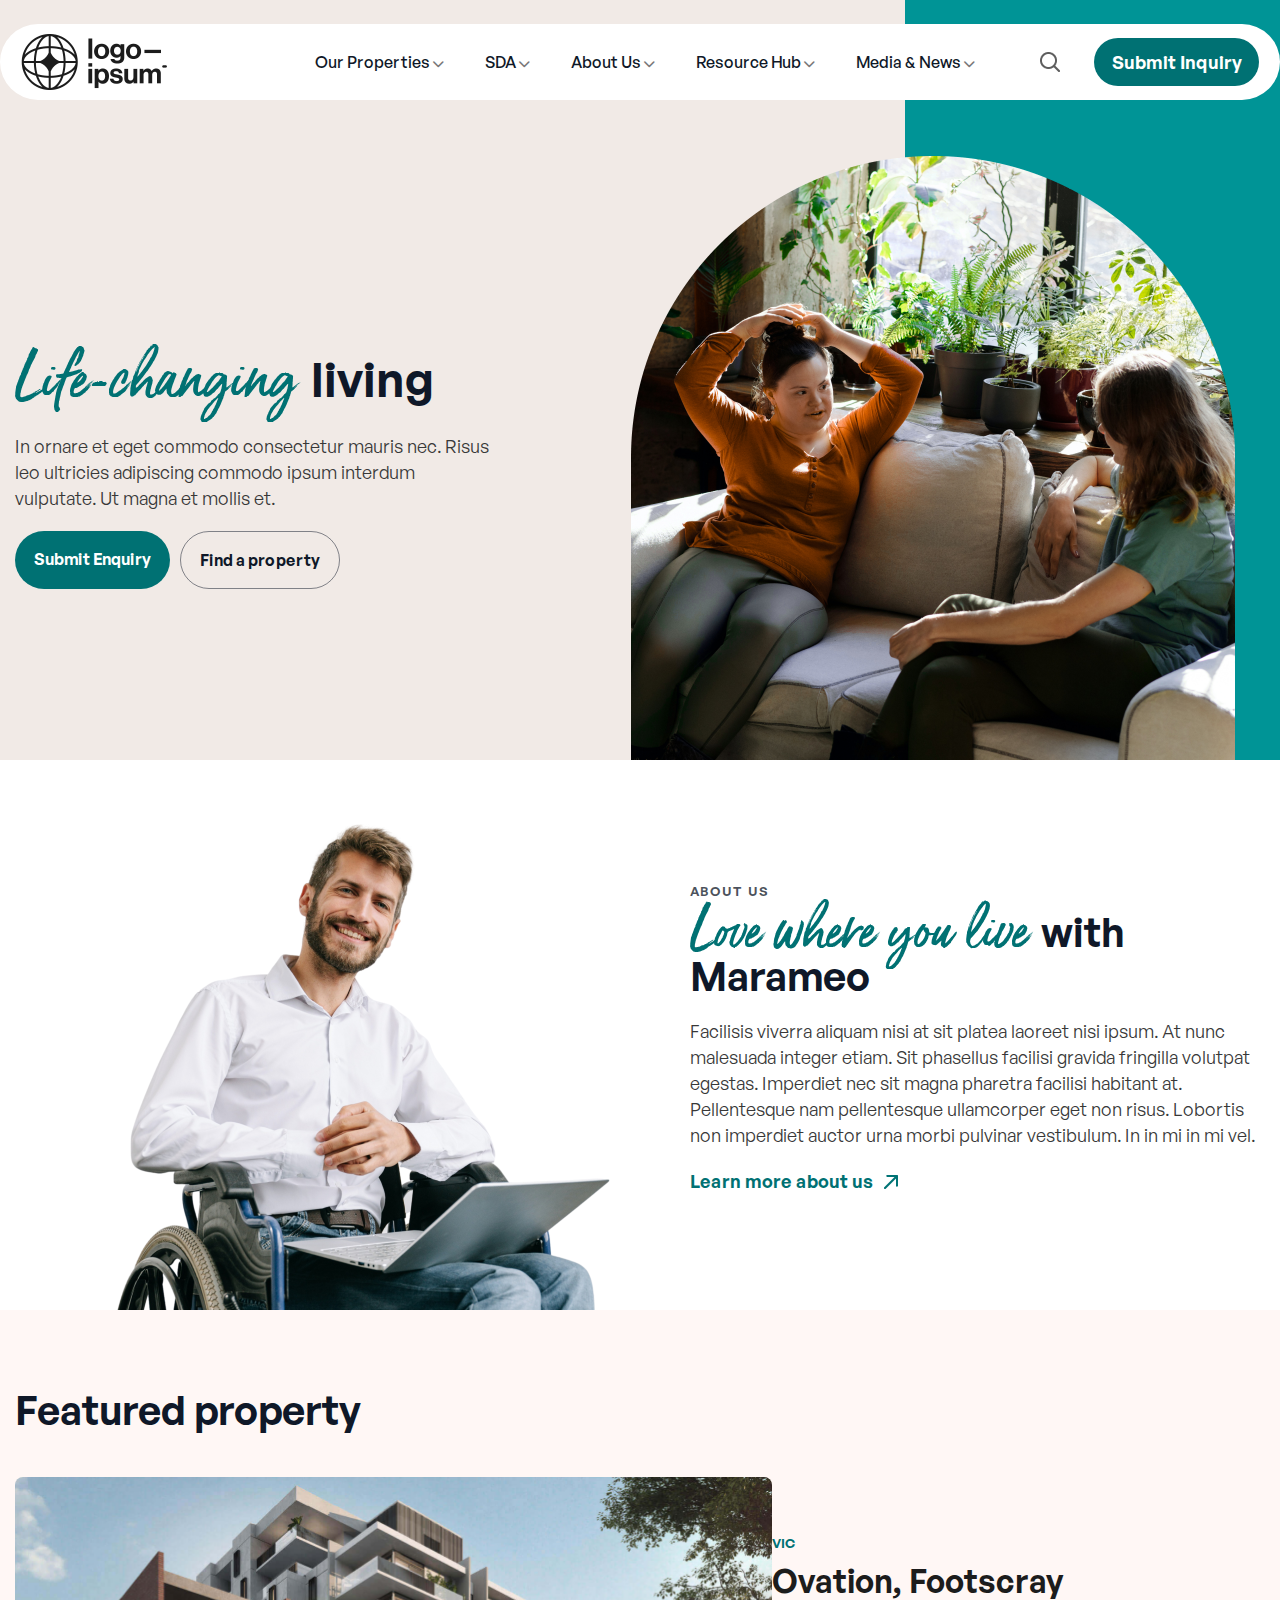
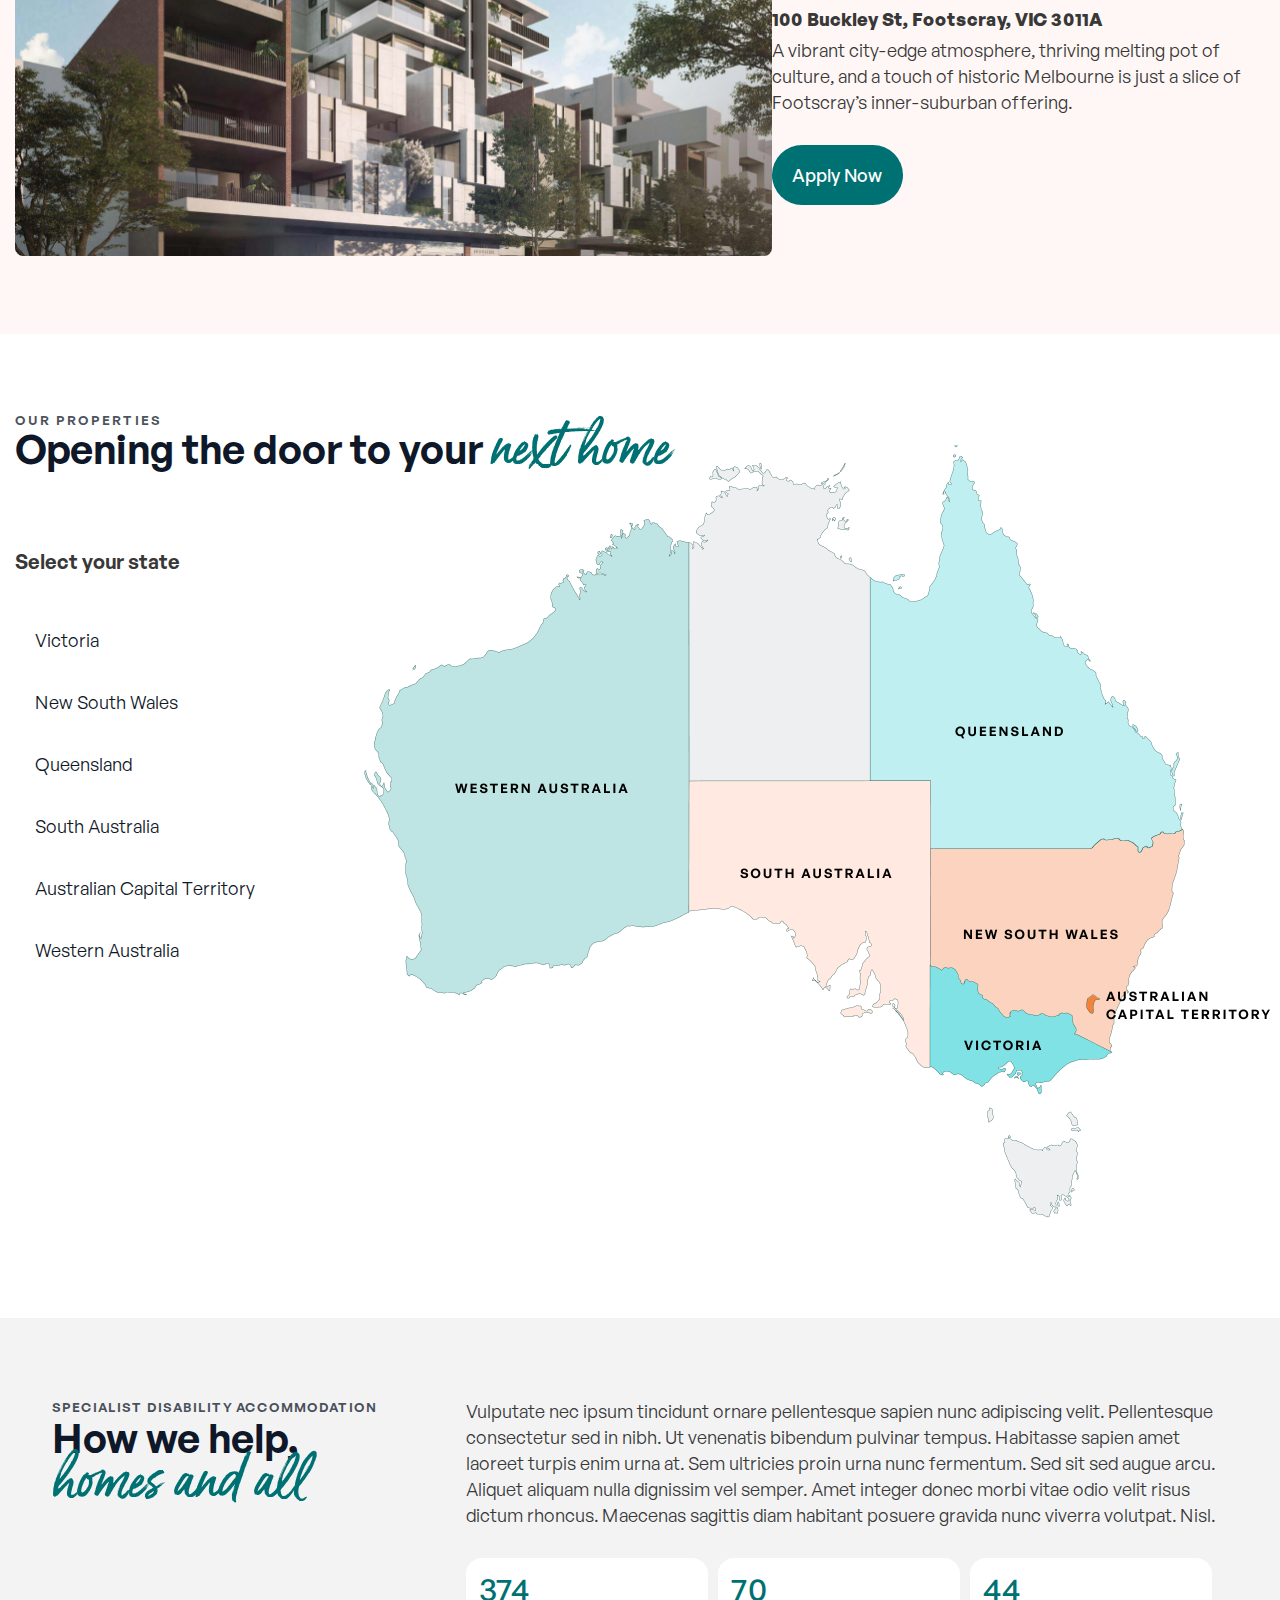
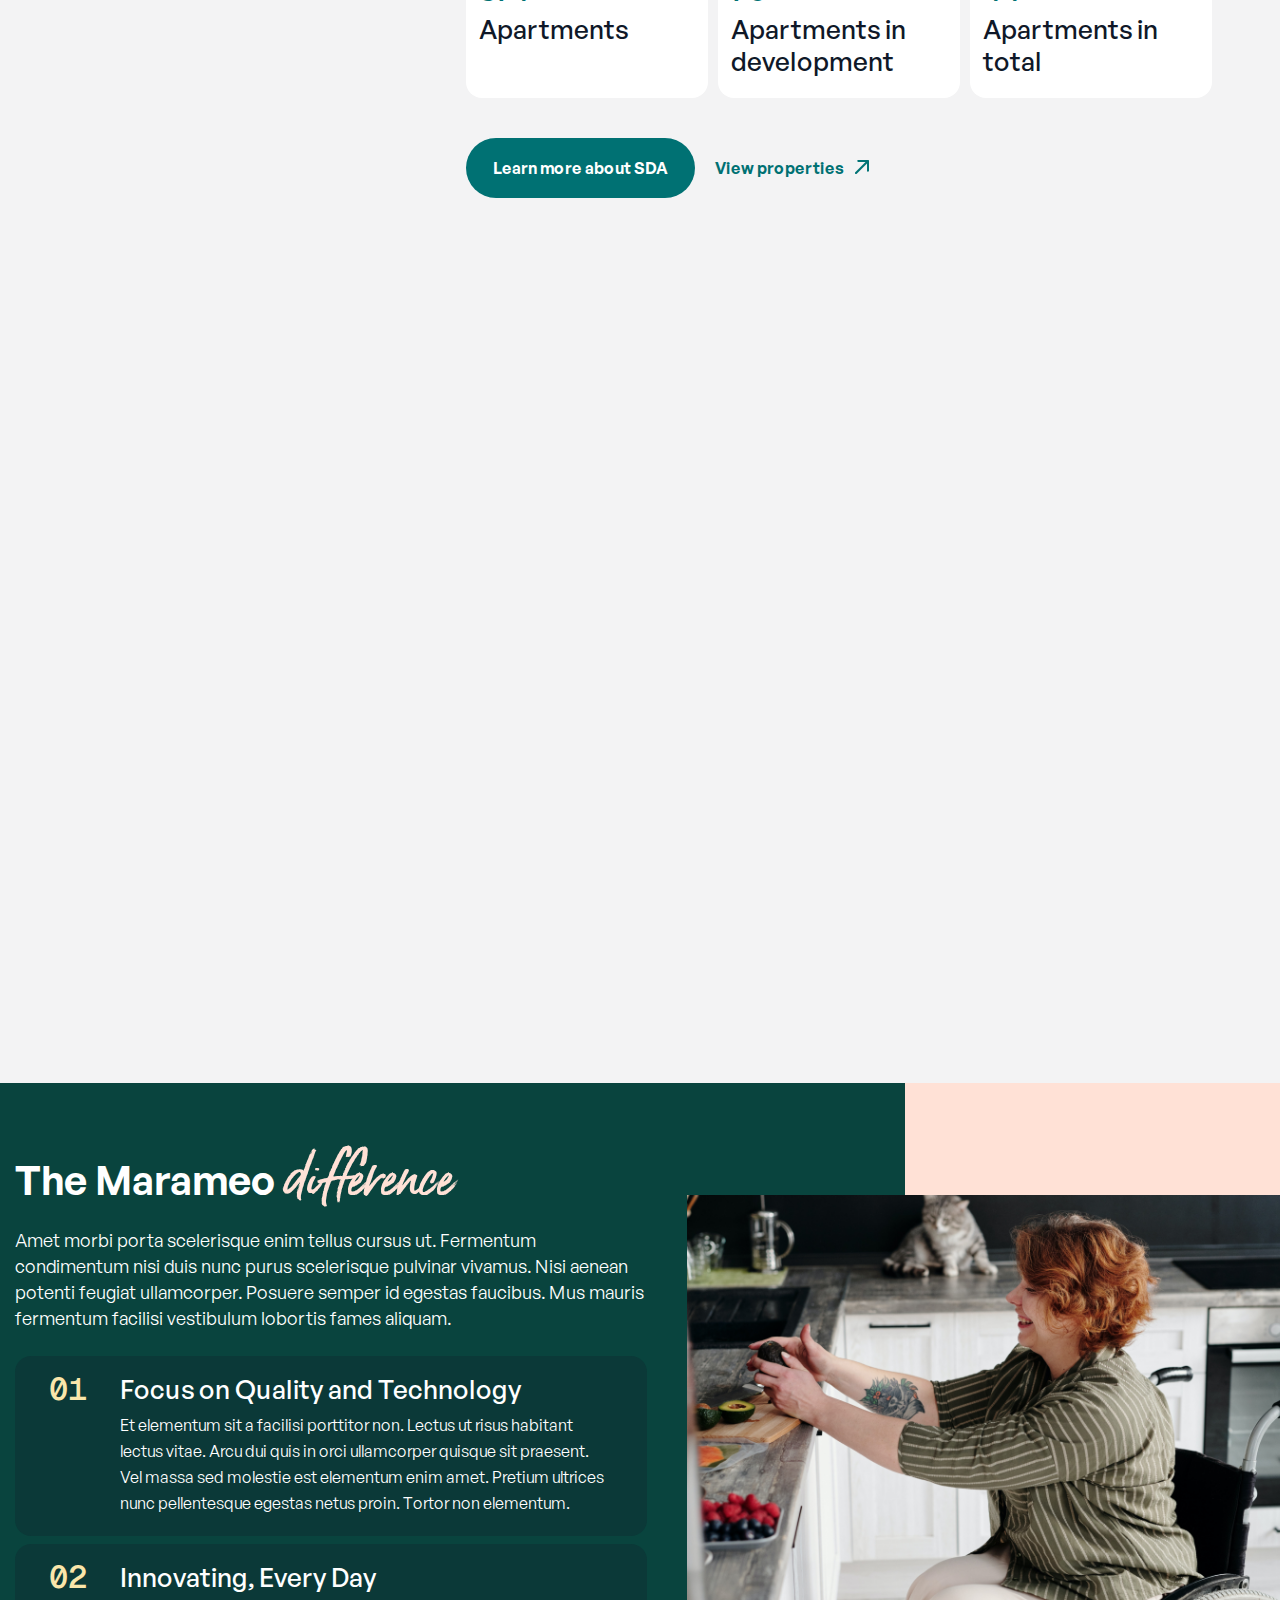
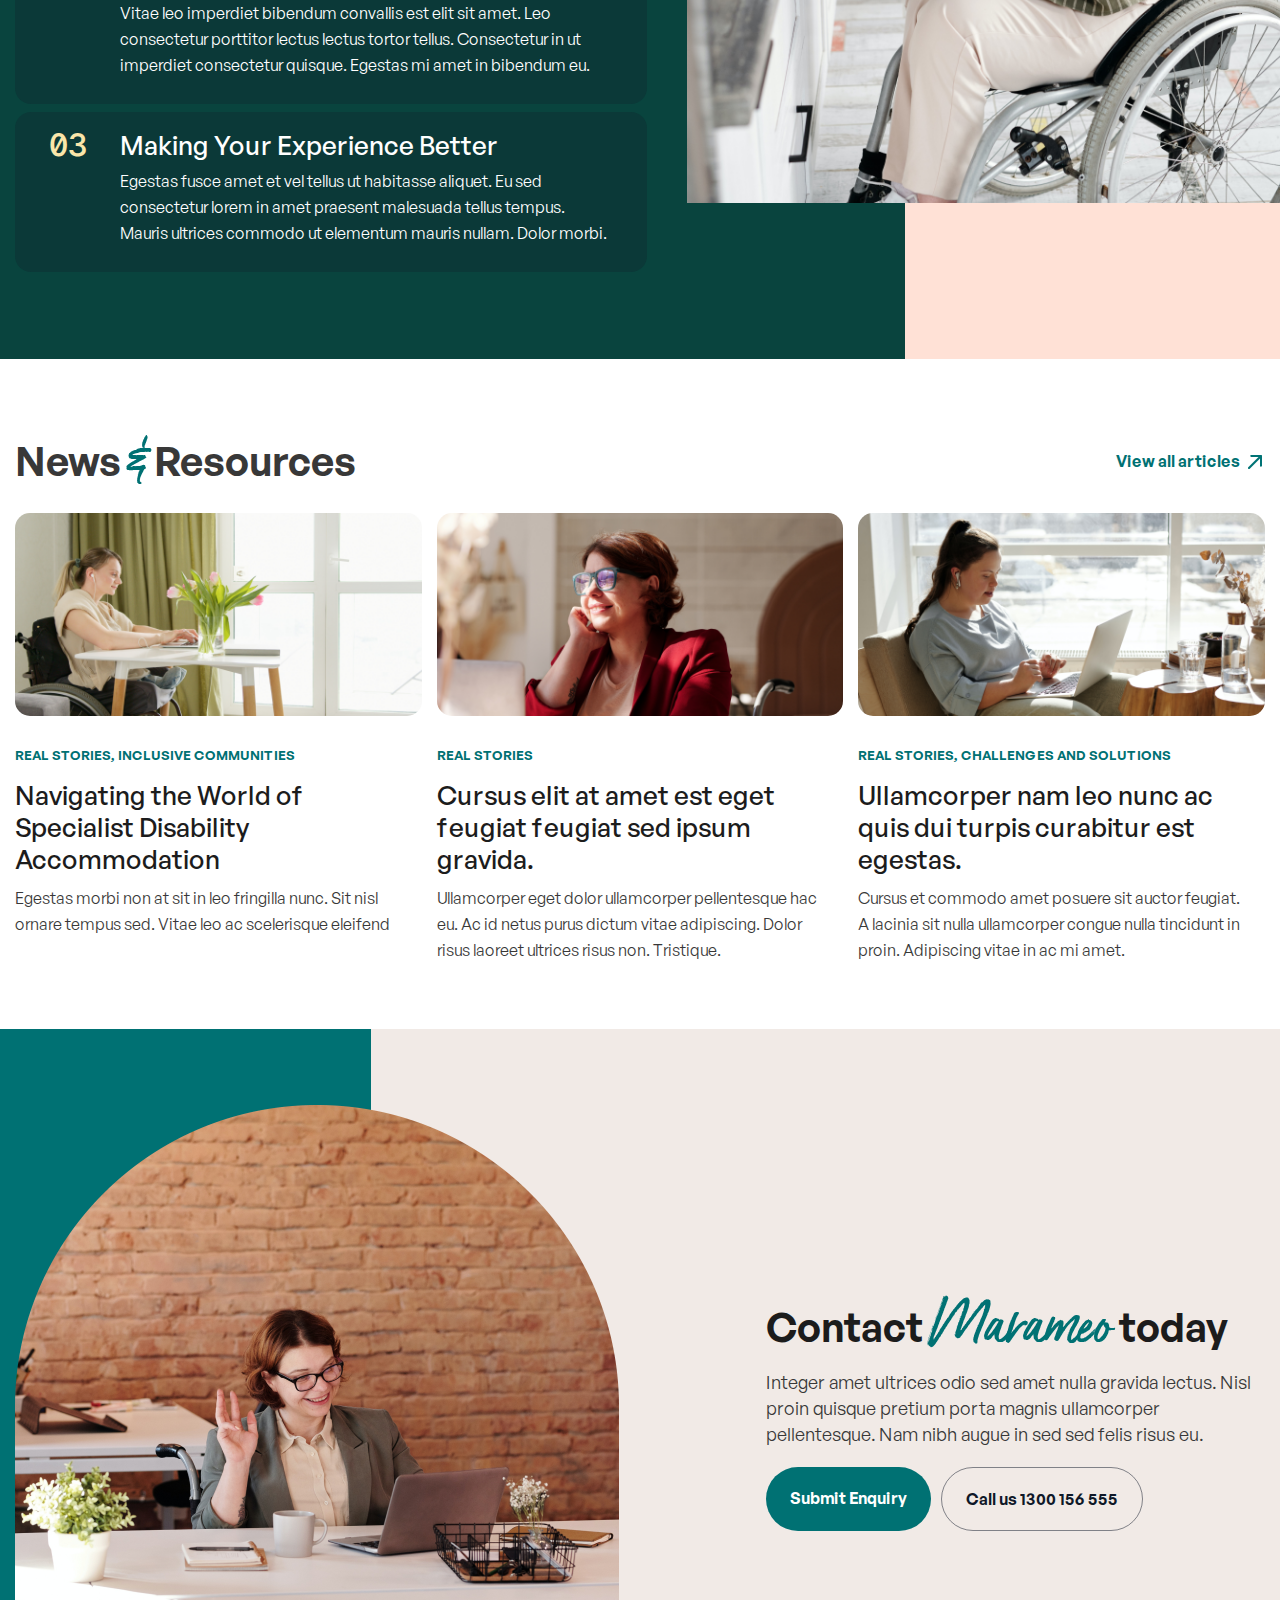
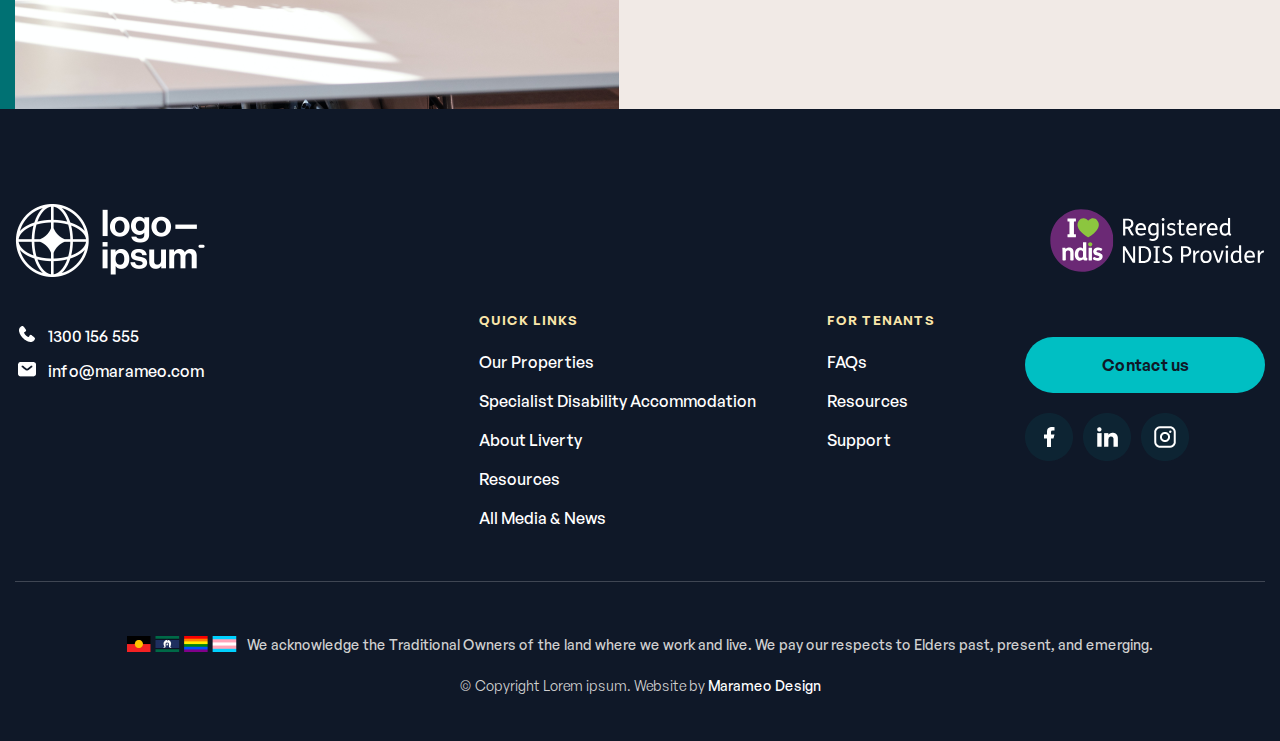
==== index.html @ 09202f77 "Finished html" ====
<!DOCTYPE html>
<html lang="en">
<head>
    <meta charset="UTF-8">
    <meta name="viewport" content="width=device-width, initial-scale=1.0">
    <title>Marameo</title>

    <link rel="stylesheet" href="https://cdnjs.cloudflare.com/ajax/libs/font-awesome/6.0.0-beta3/css/all.min.css">
    <link rel="icon" href="/images/fav-icon.png" type="image/x-icon">
    <link rel="stylesheet" href="styles/style.css">
</head>
<body>

    <!-- Header -->
     <header>
        <div class="wrapper">
            <div class="header_flex">
                <div class="main_logo">
                    <a href="#">
                        <figure>
                            <img src="images/logo.png" alt="main logo">
                        </figure>
                    </a>
                </div>

                <div class="nav_search">
                    <nav>
                        <ul>
                            <li class="dropdown">
                                <a href="#">Our Properties <i class="fa-sharp-duotone fa-solid fa-chevron-down"></i></a>
                                <div class="dropdown-menu">
                                    <div class="drop_flex">
                                        <h2>Our Properties</h2>
                                        <a class="dropdown-link" href="javsacript:;">Learn more</a>
                                    </div>
                                    <div class="flex_con2">
                                        <div class="states">
                                            <a href="javascript:;">
                                                <figure><img src="images/vic.png" alt="vic"></figure>
                                                <h2>VIC</h2>
                                            </a>
                                        </div>

                                        <div class="states">
                                            <a href="javascript:;">
                                            <figure><img src="images/nsw.png" alt="vic"></figure>
                                            <h2>NSW</h2>
                                            </a>
                                        </div>

                                        <div class="states">
                                            <a href="javascript:;">
                                            <figure><img src="images/qld.png" alt="vic"></figure>
                                            <h2>QLD</h2>
                                            </a>
                                        </div>

                                        <div class="states">
                                            <a href="javascript:;">
                                            <figure><img src="images/sa.png" alt="vic"></figure>
                                            <h2>SA</h2>
                                            </a>
                                        </div>

                                        <div class="states">
                                            <a href="javascript:;">
                                            <figure><img src="images/act.png" alt="vic"></figure>
                                            <h2>ACT</h2>
                                            </a>
                                        </div>

                                        <div class="states">
                                           <a href="javascript:;">
                                            <figure><img src="images/wa.png" alt="wa"></figure>
                                            <h2>WA</h2>
                                           </a>
                                        </div>
                                    </div>
                                </div>
                            </li>
                            <li class="dropdown">
                                <a href="#">SDA <i class="fa-sharp-duotone fa-solid fa-chevron-down"></i></a>
                                <div class="dropdown-menu">
                                    <div class="drop_flex">
                                        <div class="inner">
                                            <h2>SDA</h2>
                                            <ul>
                                                <li><a href="javascript:;">About SDA</a></li>
                                                <li><a href="javascript:;">How to Apply</a></li>
                                                <li><a href="javascript:;">Eligibility Check</a></li>
                                                <li><a href="javascript:;">FAQs for Investors, Builders & Developers</a></li>
                                            </ul>
                                        </div>

                                        <div class="dropdown-image-con">
                                            <figure><img src="images/dropdown-img1.jpg" alt="house"></figure>
                                            <h3>How to Apply</h3>
                                            <p>Vehicula mattis fermentum in ullamcorper eleifend. Interdum.</p>
                                        </div>
                                    </div>
                                </div>
                            </li>
                            <li class="dropdown">
                                <a href="#">About Us <i class="fa-sharp-duotone fa-solid fa-chevron-down"></i></a>
                                <div class="dropdown-menu">
                                    <div class="drop_flex">
                                        <div class="inner">
                                            <h2>AboutMARAMEO</h2>
                                            <ul>
                                                <li><a href="javascript:;">About Us</a></li>
                                                <li><a href="javascript:;">Governance</a></li>
                                                <li><a href="javascript:;">The Team</a></li>
                                                <li><a href="javascript:;">The Board</a></li>
                                                <li><a href="javascript:;">Why Us</a></li>
                                            </ul>
                                        </div>

                                        <div class="dropdown-image-con">
                                            <figure><img src="images/dropdown-img2.jpg" alt="hands"></figure>
                                            <h3>Why Us?</h3>
                                            <p>Vehicula mattis fermentum in ullamcorper eleifend. Interdum.</p>
                                        </div>
                                    </div>
                                </div>
                            </li>
                            <li class="dropdown">
                                <a href="#">Resource Hub <i class="fa-sharp-duotone fa-solid fa-chevron-down"></i></a>
                                <div class="dropdown-menu">
                                    <div class="drop_flex">
                                        <div class="inner">
                                            <h2>Resource Hub</h2>
                                            <ul>
                                                <li><a href="javascript:;">Resources</a></li>
                                                <li><a href="javascript:;">Events</a></li>
                                            </ul>
                                        </div>

                                        <div class="dropdown-image-con">
                                            <figure><img src="images/dropdown-img3.png" alt="woman and caregiver"></figure>
                                            <h3>Events</h3>
                                            <p>Nulla lectus fringilla felis varius consequat rhoncus enim.</p>
                                        </div>
                                    </div>
                                </div>
                            </li>
                            <li class="dropdown">
                                <a href="#">Media & News <i class="fa-sharp-duotone fa-solid fa-chevron-down"></i></a>

                                <div class="dropdown-menu">
                                    <div class="drop_flex">
                                        <div class="inner">
                                            <h2>Media and news</h2>
                                            <ul>
                                                <li><a href="javascript:;">All</a></li>
                                                <li><a href="javascript:;">Tenant Stories</a></li>
                                                <li><a href="javascript:;">Blog</a></li>
                                                <li><a href="javascript:;">News</a></li>
                                            </ul>
                                        </div>

                                        <div class="dropdown-image-con">
                                            <figure><img src="images/dropdown-img4.png" alt="man talking to woman in wheelchair"></figure>
                                            <h3>Events</h3>
                                            <p>Nulla lectus fringilla felis varius consequat rhoncus enim.</p>
                                        </div>
                                    </div>
                                </div>
                            </li>
                        </ul>
                    </nav>
    
                    <div class="searchBox">
                       <button id="openModalBtn"></button>

                       <div id="myModal" class="modal">

                            <!-- Modal content -->
                            <div class="modal-content">
                                <span class="close">&times;</span>
                                <h2>How can we help you today?</h2>
                                <form action="#" method="get">
                                    <div>
                                        <input type="text" placeholder="Enter a keyword to start searching">
                                        <button class="modal_search_button"></button>
                                    </div>
                                </form>
                            </div>
                    
                        </div>

                        <div class="inquiryBtn">
                            <a href="#">Submit Inquiry</a>
                        </div>
                    </div>
                </div>
                
            </div>
        </div>
     </header>
    <!-- End Header -->

    <!-- Banner Section -->
    <section id="banner">
        <div class="wrapper">
            <div class="bnr_con">
                <div class="banner_flex">
                    <div class="bnr_content">
                        <h2>Life-changing <span>living</span></h2>
                        <p>In ornare et eget commodo consectetur mauris nec. Risus leo ultricies adipiscing commodo ipsum interdum vulputate. Ut magna et mollis et.</p>
    
                        <div class="bnr_content_btn">
                            <a class="bnr_btn1" href="#">Submit Enquiry</a>
                            <a class="bnr_btn2" href="#">Find a property</a>
                        </div>
                    </div>
    
                    <figure>
                        <img src="/images/banner.png" alt="young woman talking to adult woman in couch">
                    </figure>
                </div>
            </div>
        </div>
    </section>
    <!-- End Banner Section -->

    <!-- Main -->
     <section id="main_area">
        <div class="wrapper">
            <div class="main_con">
                <div class="main_flex">
                    <figure>
                        <img src="/images/main.png" alt="smiling man in wheelchair">
                    </figure>

                    <main>
                        <h1><span>About Us</span> Love where you live <small>with Marameo</small></h1>
                        <p>Facilisis viverra aliquam nisi at sit platea laoreet nisi ipsum. At nunc malesuada integer etiam. Sit phasellus facilisi gravida fringilla volutpat egestas. Imperdiet nec sit magna pharetra facilisi habitant at. Pellentesque nam pellentesque ullamcorper eget non risus. Lobortis non imperdiet auctor urna morbi pulvinar vestibulum. In in mi in mi vel.</p>
                        <a href="">Learn more about us</a>
                    </main>
                </div>
            </div>
        </div>
     </section>
    <!-- End Main -->

    <!-- Bottom -->

    <section id="bottom1">
        <div class="wrapper">
            <div class="btm1_con">
                <h2 class="btm1_heading">Featured property</h2>

                <div class="btm1_flex">
                    <figure><img src="images/btm1.png" alt="real estate"></figure>

                    <div class="btm1_content">
                        <h2>Vic</h2>
                        <h3>Ovation, Footscray</h3>
                        <p><span>100 Buckley St, Footscray, VIC 3011A</span> A vibrant city-edge atmosphere, thriving melting pot of culture, and a touch of historic Melbourne is just a slice of Footscray’s inner-suburban offering.</p>
                        <a href="">Apply Now</a>
                    </div>
                </div>
            </div>
        </div>
    </section>

    <section id="bottom2">
        <div class="wrapper">
            <div class="btm2_con">
                <div class="btm2_flex">
                    <div class="btm2_content">
                        <h2>Our Properties</h2>
                        <h3>Opening the door to your <span>next home</span></h3>

                        <h4>Select your state</h4>
                        <ul class="maps_btn">
                            <li><a href="javascript:;">Victoria</a></li>
                            <li><a href="javascript:;">New South Wales</a></li>
                            <li><a href="javascript:;">Queensland</a></li>
                            <li><a href="javascript:;">South Australia</a></li>
                            <li><a href="javascript:;">Australian Capital Territory</a></li>
                            <li><a href="javascript:;">Western Australia</a></li>
                        </ul>
                    </div>
    
                    <figure><img src="images/btm2-map.png" alt="maps"></figure>
                </div>
            </div>
        </div>
    </section>

    <section id="bottom3">
        <div class="wrapper">
            <div class="btm3_con">
                
                <div class="btm3_flex">
                    <div class="btm3_heading">
                        <h2>Specialist disability accommodation</h2>
                        <h3>How we help, <span>homes and all</span></h3>
                    </div>

                    <div class="btm3_content">
                        <p>Vulputate nec ipsum tincidunt ornare pellentesque sapien nunc adipiscing velit. Pellentesque consectetur sed in nibh. Ut venenatis bibendum pulvinar tempus. Habitasse sapien amet laoreet turpis enim urna at. Sem ultricies proin urna nunc fermentum. Sed sit sed augue arcu. Aliquet aliquam nulla dignissim vel semper. Amet integer donec morbi vitae odio velit risus dictum rhoncus. Maecenas sagittis diam habitant posuere gravida nunc viverra volutpat. Nisl.</p>

                        <div class="btm3_boxes">
                            <div class="box">
                                <h2>374 <span>Apartments</span></h2>
                            </div>
                            <div class="box">
                                <h2>70 <span>Apartments in development</span></h2>
                            </div>
                            <div class="box">
                                <h2>44 <span>Apartments in total</span></h2>
                            </div>
                        </div>

                        <div class="btm3_btns">
                            <a href="javascript:;" class="btm3_btn1">Learn more about SDA</a>
                            <a href="javascript:;" class="btm3_btn2">View properties</a>
                        </div>
                    </div>
                </div>

                <div class="btm3_video">
                    <video autoplay="" loop="" muted="" playsinline=""> <source src="images/4107353-uhd_3840_2160_25fps.mp4" type="video/mp4"> <source src="movie.ogg" type="video/ogg"> Your browser does not support the video tag. </video>
                </div>

            </div>
        </div>
    </section>

    <section id="bottom4">
        <div class="wrapper">
            <div class="btm4_con">

                <div class="btm4_flex">
                    <div class="btm4_content">
                        <div class="btm4_info">
                            <h2>The Marameo <span>difference</span></h2>
                            <p>Amet morbi porta scelerisque enim tellus cursus ut. Fermentum condimentum nisi duis nunc purus scelerisque pulvinar vivamus. Nisi aenean potenti feugiat ullamcorper. Posuere semper id egestas faucibus. Mus mauris fermentum facilisi vestibulum lobortis fames aliquam.</p>
                        </div>
                        <div class="btm4_boxes">
                            <section>
                                <h2>Focus on Quality and Technology</h2>
                                <p>Et elementum sit a facilisi porttitor non. Lectus ut risus habitant lectus vitae. Arcu dui quis in orci ullamcorper quisque sit praesent. Vel massa sed molestie est elementum enim amet. Pretium ultrices nunc pellentesque egestas netus proin. Tortor non elementum.</p>
                            </section>

                            <section>
                                <h2>Innovating, Every Day</h2>
                                <p>Vitae leo imperdiet bibendum convallis est elit sit amet. Leo consectetur porttitor lectus lectus tortor tellus. Consectetur in ut imperdiet consectetur quisque. Egestas mi amet in bibendum eu.</p>
                            </section>

                            <section>
                                <h2>Making Your Experience Better</h2>
                                <p>Egestas fusce amet et vel tellus ut habitasse aliquet. Eu sed consectetur lorem in amet praesent malesuada tellus tempus. Mauris ultrices commodo ut elementum mauris nullam. Dolor morbi.</p>
                            </section>
                        </div>
                    </div>

                    <figure class="btm4_image"><img src="images/btm4-img.png" alt="woman in wheelchair slicing avocado"></figure>
                </div>
                
            </div>
        </div>
    </section>

    <section id="bottom5">
        <div class="wrapper">
            <div class="btm5_con">

                <div class="btm5_heading">
                    <h2>News <span>&</span> Resources</h2>
                    <a href="javascript:;">View all articles</a>
                </div>

                <div class="btm5_boxes">
                    <section>
                        <figure><img src="images/btm5-img1.png" alt="woman typing in laptop"></figure>
                        <h2>Real Stories, Inclusive Communities</h2>
                        <h3>Navigating the World of Specialist Disability Accommodation</h3>
                        <p>Egestas morbi non at sit in leo fringilla nunc. Sit nisl ornare tempus sed. Vitae leo ac scelerisque eleifend</p>
                    </section>

                    <section>
                        <figure><img src="images/btm5-img2.png" alt="smiling woman"></figure>
                        <h2>Real Stories</h2>
                        <h3>Cursus elit at amet est eget feugiat feugiat sed ipsum gravida.</h3>
                        <p>Ullamcorper eget dolor ullamcorper pellentesque hac eu. Ac id netus purus dictum vitae adipiscing. Dolor risus laoreet ultrices risus non. Tristique.</p>
                    </section>

                    <section>
                        <figure><img src="images/btm5-img3.png" alt="woman using her laptop"></figure>
                        <h2>Real Stories, Challenges and Solutions</h2>
                        <h3>Ullamcorper nam leo nunc ac quis dui turpis curabitur est egestas.</h3>
                        <p>Cursus et commodo amet posuere sit auctor feugiat. A lacinia sit nulla ullamcorper congue nulla tincidunt in proin. Adipiscing vitae in ac mi amet.</p>
                    </section>
                </div>

            </div>
        </div>
    </section>

    <section id="bottom6">
        <div class="wrapper">
            <div class="btm6_con">
                <div class="btm6_flex">
                    <figure><img src="images/btm6-img.png" alt="woman having a video call"></figure>

                    <div class="btm6_info">
                        <h2>Contact <span>Marameo</span> today</h2>
                        <p>Integer amet ultrices odio sed amet nulla gravida lectus. Nisl proin quisque pretium porta magnis ullamcorper pellentesque. Nam nibh augue in sed sed felis risus eu.</p>
                        <div class="btm6_btns">
                            <a href="javascript:;" class="btm6_btn1">Submit Enquiry</a>
                            <a href="tel:130-015-655" class="btm6_btn2">Call us <mark>1300 156 555</mark></a>
                        </div>
                    </div>
                </div>
            </div>
        </div>
    </section>
    <!-- End of Bottom -->

    <!-- Footer -->
     <footer>
        <section>
            <div class="wrapper">
                <div class="footer_con">

                    <div class="footer_logo_flex">
                        <div class="footer_logo">
                            <a href=""><figure><img src="images/footer-logo.png" alt="main logo"></figure></a>
                        </div>
                        <div class="ndis">
                            <figure><img src="images/ndis.svg" alt=""></figure>
                        </div>
                    </div>

                    <div class="footer_col2">
                        <div class="contact_holder">
                            <ul>
                                <li><a href="">1300 156 555</a></li>
                                <li><a href="mailto:info@marameo.com">info@marameo.com</a></li>
                            </ul>
                        </div>

                        <div class="footer_links">
                            <div class="footer_links_flex">
                                <div class="quick_links">
                                    <h2 class="footer_heading">Quick Links</h2>
                                    <ul>
                                        <li><a href="">Our Properties</a></li>
                                        <li><a href="javascript:;">Specialist Disability Accommodation</a></li>
                                        <li><a href="">About Liverty</a></li>
                                        <li><a href="">Resources</a></li>
                                        <li><a href="">All Media & News</a></li>
                                    </ul>
                                </div>
    
                                <div class="for_tenants">
                                    <h2 class="footer_heading">For Tenants</h2>
                                    <ul>
                                        <li><a href="">FAQs</a></li>
                                        <li><a href="">Resources</a></li>
                                        <li><a href="">Support</a></li>
                                    </ul>
                                </div>
                            </div>

                            <div class="social_links">
                                <a class="footer_contact" href="javascript:;">Contact us</a>

                                <div class="social_media">
                                    <ul>
                                        <li><a href="https://www.facebook.com" target="_blank"><figure><img src="images/fb-icon.png" alt="facebook"/></figure></a></li>
                                        <li><a href="https://www.linkedin.com" target="_blank"><figure><img src="images/linkedin-icon.png" alt="linkedin"/></figure></a></li>
                                        <li><a href="https://www.instagram.com" target="_blank"><figure><img src="images/instagram-icon.png" alt="instagram"/></figure></a></li>
                                    </ul>
                                </div>
                            </div>
                        </div>
                    </div>

                    <div class="footer_btm">
                        <div class="footer_btm_flex">
                            <div class="flags">
                                <figure>
                                    <img src="/images/flag1.png" alt="flag 1">
                                    <img src="/images/flag2.png" alt="flag 2">
                                    <img src="/images/flag3.png" alt="flag 3">
                                    <img src="/images/flag4.png" alt="flag 4">
                                </figure>
                            </div>
                            <div class="footer_info">
                                <p>We acknowledge the Traditional Owners of the land where we work and live. We pay our respects to Elders past, present, and emerging.</p>
                            </div>
                        </div>

                        <div class="copyright">
                            <p>&copy; Copyright Lorem ipsum. Website by <small>Marameo Design</small></p>
                        </div>
                    </div>

                </div>
            </div>
        </section>
     </footer>
    <!-- End Footer -->


    <script src="js/script.js"></script>

</body>
</html>
---- styles/style.css ----
/* Fonts Used */
@font-face {
    font-family: 'General Sans';
    src: url('/fonts/GeneralSans-Light.woff2') format('woff2'),
        url('/fonts/GeneralSans-Light.woff') format('woff');
    font-weight: 300;
    font-style: normal;
    font-display: swap;
}

@font-face {
    font-family: 'General Sans';
    src: url('/fonts/GeneralSans-Regular.woff2') format('woff2'),
        url('/fonts/GeneralSans-Regular.woff') format('woff');
    font-weight: 300;
    font-style: normal;
    font-display: swap;
}

@font-face {
    font-family: 'General Sans';
    src: url('/fonts/GeneralSans-Medium.woff2') format('woff2'),
        url('/fonts/GeneralSans-Medium.woff') format('woff');
    font-weight: 500;
    font-style: normal;
    font-display: swap;
}

@font-face {
    font-family: 'General Sans';
    src: url('/fonts/GeneralSans-Semibold.woff2') format('woff2'),
        url('/fonts/GeneralSans-Semibold.woff') format('woff');
    font-weight: 600;
    font-style: normal;
    font-display: swap;
}

@font-face {
    font-family: 'General Sans';
    src: url('/fonts/GeneralSans-Bold.woff2') format('woff2'),
        url('/fonts/GeneralSans-Bold.woff') format('woff');
    font-weight: bold;
    font-style: normal;
    font-display: swap;
}

@font-face {
    font-family: 'Gotcha';
    src: url('/fonts/GotchaRegular.woff2') format('woff2'),
        url('/fonts/GotchaRegular.woff') format('woff');
    font-weight: normal;
    font-style: normal;
    font-display: swap;
}

@font-face {
    font-family: 'General Sans';
    src: url('/fonts/GeneralSans-Extralight.woff2') format('woff2'),
        url('/fonts/GeneralSans-Extralight.woff') format('woff');
    font-weight: 200;
    font-style: normal;
    font-display: swap;
}

@font-face {
    font-family: 'Geist Mono';
    src: url('/fonts/GeistMono-SemiBold.woff2') format('woff2'),
        url('/fonts/GeistMono-SemiBold.woff') format('woff');
    font-weight: 600;
    font-style: normal;
    font-display: swap;
}

@font-face {
    font-family: 'GT America Lt';
    src: url('/fonts/GTAmerica-Lt.woff2') format('woff2'),
        url('/fonts/GTAmerica-Lt.woff') format('woff');
    font-weight: 300;
    font-style: normal;
    font-display: swap;
}

@import url('https://fonts.googleapis.com/css2?family=Inter:ital,opsz,wght@0,14..32,100..900;1,14..32,100..900&display=swap');

:root{
    --primaryColor: #007173;
    --secondaryColor: #F1EAE6;
    --tertiaryColor: #0F1828;
    --fourthColor: #FFE1D6;
    --fifthColor: #09443E;


    --white: #fff;
    --textColor: #383838;
    --bodyFont: 'General Sans', sans-serif;
    --primaryFont: 'Gotcha';
    --secondaryFont: 'Geist Mono';
    --tertiaryFont: 'GT America Lt';

    --bodyLineHeight: 26px;
}


*, *:before, *:after { box-sizing: border-box; -moz-box-sizing: border-box; image-rendering: -webkit-optimize-contrast;}

html, body, div, span, applet, object, iframe, h1, h2, h3, h4, h5, h6, p, blockquote, pre, a, abbr, acronym, address, big, cite, code, del, dfn, em, img, ins, kbd, q, s, samp, small, strike, strong, sub, sup, tt, var, b, u, i, center, dl, dt, dd, ol, ul, li, fieldset, form, label, legend, table, caption, tbody, tfoot, thead, tr, th, td, article, aside, canvas, details, embed,  figure, figcaption, footer, header, hgroup,  menu, nav, output, ruby, section, summary, time, mark, audio, video {margin: 0;padding: 0;border: 0;font-size: 100%;font: inherit;vertical-align: baseline; -webkit-text-size-adjust: 100%;}

/* HTML5 display-role reset for older browsers */
article, aside, details, figcaption, figure,
footer, header, hgroup, menu, nav, section {display: block;}
body {line-height: 1;}
ul {list-style: none;}
blockquote, q {quotes: none;}
blockquote:before, blockquote:after,
q:before, q:after {content: '';content: none;}
table {border-collapse: collapse;border-spacing: 0;}
button, html input[type=button], input[type=reset], input[type=submit] { -webkit-appearance: button; cursor: pointer; }
input:not([type='radio']):not([type='checkbox']), textarea, select{-webkit-appearance: none;}
form, label {-webkit-text-size-adjust: 100%;}
mark {background-color: transparent;color:inherit;}
/* end reset */

a{transition: all .3s linear;}

body{
    font-family: var(--bodyFont);
    line-height: var(--bodyLineHeight);
    font-size: 18px;
    color: var(--textColor);
}

.wrapper{
    max-width: 1320px;
    width: 100%;
    margin: 0 auto;
    position: relative;
}

/* Modal */

/* The Modal (background) */
.modal {
    display: none;
    position: fixed; 
    z-index: 1;
    left: 0;
    top: 0;
    width: 100%; 
    height: 100%;
    background-color: rgba(0, 0, 0, 0.4);
}

/* Modal Content */
.modal-content {
    background-color: #fff;
    padding: 20px;
    border: 1px solid #888;
    width: 100%;
    height: 100vh;
    position: relative;
    display: flex;
    flex-direction: column;
    justify-content: center;
    align-items: center;
}

.modal-content h2{
    font-size: 2.5rem;
    color: #000;
    font-weight: 700;
    line-height: 45px;
}

.modal-content form{
    max-width: 806px;
    width: 100%;
    margin: 20px 0 0;
}

.modal-content form input{
    width: 100%;
    margin: 0 auto;
    min-height: 48px;
    border: 1px solid #C1BABA;
    background: #0F18280D;
    border-radius: 8px;
    font-family: var(--bodyFont);
    font-size: 18px;
    color: #888888;
    font-weight: 300;
    padding: 10px 40px 10px 15px;
}

.modal-content div{
    position: relative;
}

.modal_search_button{
    background: url(/images/MagnifyingGlass.png) no-repeat center;
    position: absolute;
    top: 50%;
    right: 10px;
    transform: translateY(-50%);
}

.close {
    color: #aaa;
    font-size: 3.5rem;
    position: absolute;
    top: 30px;
    right: 30px;
    font-weight: 300;
}

.close:hover,
.close:focus {
    color: black;
    text-decoration: none;
    cursor: pointer;
}


/* Header Styles*/

header{
    position: absolute;
    top: 24px;
    width: 100%;
    left: 0;
    right: 0;
    margin: 0 auto;
    z-index: 2;
}
.main_logo{width: 147px;height: 56px;}
.main_logo img{width: 100%;}
.header_con{
    min-height: 80px;
}

.header_flex{
    display: flex;
    justify-content: space-between;
    align-items: center;
    background: var(--white);
    border-radius: 40px;
    padding: 10px 21px;
    z-index: 2;
}

nav{}
nav > ul{display: flex;gap: 15px; position: relative;}
nav ul li{}
nav ul li > a{
    font-weight: 500; 
    font-size: 1rem; 
    color: var(--tertiaryColor); 
    text-decoration: none; 
    padding: 14px 13px;
    border-radius: 30px;
    display: block;
}
nav ul li a i{
    font-size: 12px; 
    color: #777;
}

nav ul li.active > a{
    background: var(--fourthColor);
    -webkit-text-stroke: .3px var(--tertiaryColor);
}

.dropdown-menu{
    display: none;
    position: absolute;
    top: 128%;
    left: 0;
    right: 0;
    margin: 0 auto;
    width: 100%;
    background: var(--white);
    padding: 20px 25px;
    border-radius: 10px;
    overflow: hidden;
}

.drop_flex{
    display: flex;
    justify-content: space-between;
    gap: 15px;
    margin-bottom: 15px;
}

.drop_flex h2{
    font-size: 13px;
    font-weight: 600;
    text-transform: uppercase;
    color: var(--tertiaryColor);
    letter-spacing: 1px;
}
.dropdown-link{
    display: block;
    position: relative;
    font-size: 16px;
    font-weight: 600;
    color: var(--primaryColor);
    text-decoration: none;
    padding-right: 25px;

    &:hover{
        color: var(--fifthColor);
        filter: brightness(0) saturate(100%) invert(17%) sepia(85%) saturate(535%) hue-rotate(126deg) brightness(93%) contrast(93%);
    }
}
.dropdown-link::before{
    content: url(/images/ArrowUpRight.png);
    position: absolute;
    top: 0;
    right: 0;
    filter: brightness(0) saturate(100%) invert(16%) sepia(60%) saturate(5411%) hue-rotate(172deg) brightness(98%) contrast(101%);
}

.flex_con2{
    display: flex;
    justify-content: space-between;
    gap: 10px;
}

.dropdown.active .dropdown-menu {
    display: block;
}

.states a{
    min-height: 88px;
    display: flex;
    flex-direction: column;
    justify-content: space-between;
    align-items: center;
}

.states a{
    text-decoration: none;
    color: #0F182880;
}

.inner{}
.inner ul{
    margin: 15px 0 0;
    display: flex;
    flex-direction: column;
    row-gap: 20px;
}
.inner ul li{}
.inner ul li a{
    padding: 0;
    font-size: 16px;
    color: #0F1828BF;
    font-weight: 500;

    &:hover{
        text-decoration: underline;
        text-underline-offset: 5px;
        -webkit-text-stroke: .2px var(--tertiaryColor);
    }
}

.dropdown-image-con{
    max-width: 260px; 
    width: 100%;
    position: relative;
    padding-left: 20px;
}
.dropdown-image-con::before{
    content: "";
    width: 1px;
    height: 100vh;
    position: absolute;
    top: 50%;
    left: 0;
    background: #0000001A;
    transform: translateY(-50%);
}
.dropdown-image-con figure{}
.dropdown-image-con figure img{width: 100%;}
.dropdown-image-con h3{
    font-size: 1.25rem;
    font-weight: 600;
    color: #1c1c1c;
    margin: 8px 0;
}
.dropdown-image-con p{
    font-size: 14px;
    color: #383838;
    font-weight: 300;
}

/* Nav */

.nav_search{
    display: flex; 
    align-items: center; 
    justify-content: space-between; 
    gap: 10px 50px;
}

.searchBox{
    width: 221px;
    display: flex;
    justify-content: space-between;
    align-items: center;
    gap: 5px;
}
.searchBox button{
    background: url(/images/MagnifyingGlass.png); 
    width: 24px; 
    aspect-ratio: 1/1; 
    border: none;

    &:hover{
        opacity: .5;
    }
}


.inquiryBtn{
}
.inquiryBtn a{
    display: block; 
    width: 165px; 
    color: var(--white);
    background: var(--primaryColor);
    text-align: center;
    text-decoration: none;
    padding: 11px 0;
    border-radius: 40px;
    font-weight: 600;
}
.inquiryBtn a:hover{
    background: var(--fourthColor); 
    color: var(--textColor); 
}
/* Header Styles */

/* Banner */

#banner{
    background: linear-gradient(90deg, #F1EAE6 70.7%, #009496 29.3%);
    padding: 0 15px;
}

.bnr_con{
    min-height: 760px;  
    padding: 156px 0 0;
}

.banner_flex{
    display: flex;
    justify-content: space-between;
    align-items: start;
}

.bnr_content{
    max-width: 477px;
    width: 100%;
    margin: 190px 0 0;
}

.bnr_content h2{
    font-size: 4.125rem;
    line-height: 100%;
    font-family: var(--primaryFont);
    font-weight: 400;
    color: var(--primaryColor);
}
.bnr_content h2 span{
    font-size: 3rem;
    font-family: var(--bodyFont);
    font-weight: 600;
    color: var(--tertiaryColor);
}
.bnr_content p{
    font-weight: 300;
    font-family: var(--bodyFont);
    margin: 20px 0;
}

.bnr_content_btn{
    display: flex;
    gap: 10px;
}

.bnr_btn1{
    background: var(--primaryColor);
    color: var(--white);

    &:hover{
        background: #025e5f;
    }
}

.bnr_btn2{
    border: 1px solid #0F182880;
    color: var(--tertiaryColor);
    
    &:hover{
        border-color: var(--primaryColor);
        color: var(--primaryColor);
    }
}

.bnr_content_btn a{
    padding: 15px 19px;
    text-decoration: none;
    font-size: 1rem;
    font-weight: 600;
    border-radius: 40px;
}
.bnr_content_btn a:hover{}

.banner_flex figure{
    width: 604px;
    height: 604px;
    margin-right: 30px;
}

.banner_flex figure img{
    width: 100%;
}

/* End Banner */

/* Main Area */
#main_area{
    background: var(--white);
    padding: 0 15px;
}

.main_con{
    min-height: 550px;
    padding: 64px 0 0;
}

.main_flex{
    display: flex;
    justify-content: space-between;
    gap: 15px;
}
.main_flex figure{
    width: 648px;
    height: 486px;
}
.main_flex figure img{
    width: 100%;
}
main{
    max-width: 575px;
    width: 100%;
    margin: 61px 0 0;
}
main h1{
    font-size: 3.75rem;
    font-family: var(--primaryFont);
    font-weight: 400;
    color: var(--primaryColor);
    line-height: 44px;
}
main h1 span{display: block;
    color: #0F1828BF;
    text-transform: uppercase;
    font-size: 13px;
    font-weight: 600;
    letter-spacing: 1px;
    line-height: 100%;
    margin-bottom: 12px;
    font-family: var(--bodyFont);
}
main h1 small{
    font-family: var(--bodyFont);
    font-size: 2.5rem;
    color: var(--tertiaryColor);
    font-weight: 600;
    line-height: 100%;
}
main p{font-weight: 300;margin: 20px 0;}
main a{
    text-decoration: none;
    font-weight: 600;
    position: relative;
    color: var(--primaryColor);
}
main a::before{
    content: "";
    width: 24px;
    aspect-ratio: 1/1;
    background: url(/images/ArrowUpRight.png);
    position: absolute;
    top: 0;
    right: -30px;
    filter: brightness(0) saturate(100%) invert(12%) sepia(91%) saturate(5139%) hue-rotate(175deg) brightness(106%) contrast(104%);
}
main a:hover{color: #025e5f;}

/* End of Main Area */

/* Bottom */
#bottom1{
    padding: 0 15px;
    background: rgb(255, 225, 214, .25);
}

.btm1_con{
    min-height: 624px;
    padding: 80px 0 25px;
}

.btm1_heading{
    font-size: 40px;
    line-height: 100%;
    color: var(--tertiaryColor);
    font-weight: 600;
    margin-bottom: 47px;
}

.btm1_flex{
    display: flex;
    justify-content: space-between;
    align-items: center;
}
.btm1_flex figure{
    width: 760px;
    height: 380px;
}
.btm1_flex figure img{
    width: 100%;
    border-radius: 8px;
}

.btm1_content{
    max-width: 493px;
    width: 100%;
}

.btm1_content h2{
    font-size: 13px;
    font-weight: 600;
    text-transform: uppercase;
    color: var(--primaryColor);
}
.btm1_content h3 {
    font-size: 2rem;
    font-weight: 600;
    line-height: 40px;
    color: #1c1c1c;
    margin: 5px 0;
  }

.btm1_content p {
    font-weight: 300;
    margin-bottom: 30px;
}

.btm1_content p span{
    display: block;
    font-weight: 700;
    color: var(--textColor);
    margin-bottom: 5px;
}

.btm1_content a{
    text-decoration: none;

    &:hover{

    background: #025e5f;
    }
    padding: 17px 20px;
    background: var(--primaryColor);
    display: block;
    width: 131px;
    color: var(--white);
    border-radius: 30px;
}

#bottom2{
    padding: 0 15px;
}
.btm2_con{min-height: 984px;padding: 80px 0 25px;}
.btm2_flex{
    display: flex;
    justify-content: space-between;
    gap: 10px;
}
.btm2_content{max-width: 666px;width: 100%;}
.btm2_content h2{
    display: block;
    color: #0F1828BF;
    text-transform: uppercase;
    font-size: 13px;
    font-weight: 600;
    letter-spacing: 2px;
    line-height: 100%;
    font-family: var(--bodyFont);
}
.btm2_content h3{
    font-size: 2.5rem;
    font-weight: 600;
    line-height: 44px;
    color: var(--tertiaryColor);
}
.btm2_content h3 span{
    font-size: 3.75rem;
    font-family: var(--primaryFont);
    line-height: 44px;
    font-weight: 400;
    color: var(--primaryColor);
}
.btm2_content h4{font-size: 1.25rem;color: #383838;font-weight: 600;margin: 78px 0 40px;}
.btm2_content ul{display: flex;flex-direction: column;gap: 12px;}
.btm2_content ul li{}
.btm2_content ul li a{display: block;width: 262px;text-decoration: none;padding: 12px 20px;color: var(--tertiaryColor);font-weight: 300;border-radius: 40px;}
.btm2_content ul li a:hover{background: var(--fourthColor);-webkit-text-stroke: .2px var(--tertiaryColor);}
.btm2_flex figure{width: 917px;height: 773px;position: absolute;right: -15px;bottom: 100px;}
.btm2_flex figure img{width: 100%;}

#bottom3{
    padding: 0 15px;
    background: #0F18280D;
}

.btm3_con{
    min-height: 1365px;
    padding: 80px 0 25px;
}

.btm3_flex{
    display: flex;
    justify-content: space-around;
    gap: 15px;
}

.btm3_heading{

}

.btm3_heading h2{font-size: 13px;line-height: 18px;text-transform: uppercase;letter-spacing: 1px;font-weight: 600;color: #0F1828BF;}
.btm3_heading h3{font-size: 2.5rem;font-weight: 600;line-height: 44px;color: var(--tertiaryColor);}
.btm3_heading h3 span{display: block;font-family: var(--primaryFont);font-weight: 400;font-size: 3.75rem;line-height: 44px; color: var(--primaryColor);}

.btm3_content{max-width: 762px;width: 100%;}
.btm3_content p{font-weight: 300;}

.btm3_boxes{
    display: flex;
    gap: 10px;
    margin: 30px 0 40px;
}
.box{
    max-width: 242px;
    width: 100%;
    min-height: 140px;
    background: var(--white);
    border-radius: 16px;
    padding: 15px 15px 15px 13px;
}

.box h2{
    font-size: 2rem;
    color: var(--primaryColor);
    line-height: 32px;
}

.box h2 span{
    display: block;
    font-size: 1.625rem;
    color: var(--tertiaryColor);
    margin: 8px 0 0;
}

.btm3_btns{
    display: flex;
    gap: 20px;
    align-items: center;
}

.btm3_btn1{
    text-decoration: none;
    color: var(--white);
    background: var(--primaryColor);
    padding: 17px 27px;
    border-radius: 40px;
    font-size: 1rem;
    font-weight: 600;
    
    &:hover{
        background: #025e5f;
    }
}
.btm3_btn2{
    text-decoration: none;
    position: relative;
    color: var(--primaryColor);
    font-weight: 600;
    font-size: 1rem;
    padding-right: 30px;

    &:hover{
        color: #025e5f;
    }
    &:hover:after{
        display: block;
    }
}
.btm3_btn2::before{
    content: "";
    width: 24px;
    aspect-ratio: 1/1;
    background: url(/images/ArrowUpRight.png);
    position: absolute;
    top: 0;
    right: 0;
    filter: brightness(0) saturate(100%) invert(12%) sepia(91%) saturate(5139%) hue-rotate(175deg) brightness(106%) contrast(104%);
}

.btm3_btn2::after{
    content: "";
    width: 100%;
    height: 1px;
    background: var(--primaryColor);
    position: absolute;
    bottom: 0;
    left: 0;
    display: none;
}

.btm3_video{margin: 73px 0 0;}
.btm3_video video{
    display: block;
    object-fit: cover;
    height: 743px;
}

#bottom4{
    background: linear-gradient(90deg, var(--fifthColor) 70.7%, var(--fourthColor) 29.3%);
    padding: 0 15px;
}

.btm4_con{
    min-height: 876px;
    padding: 75px 0 10px;
}

.btm4_flex{ 
    display: flex;
    justify-content: space-between;
    gap: 10px;
    align-items: center;
}
.btm4_content{
    max-width: 632px;
    width: 100%;
    color: var(--white);
}

.btm4_info{

}

.btm4_info h2{
    font-size: 2.5rem;
    line-height: 44px;
    font-weight: 600;
}
.btm4_info h2 span{
    color: var(--fourthColor);
    font-size: 3.75rem;
    font-family: var(--primaryFont);
    font-weight: 400;
}
.btm4_info p{
    font-weight: 300;
    margin: 25px 0;

}

.btm4_boxes{
    display: flex;
    flex-direction: column;
    gap: 8px;
    counter-reset: my-sec-counter;
}
.btm4_boxes section{
    width: 100%;
    min-height: 160px;
    border-radius: 16px;
    background: #0B3938;
    position: relative;
    padding: 20px 37px 20px 105px;
}
.btm4_boxes section h2::before{
    counter-increment: my-sec-counter; content: "0" counter(my-sec-counter);
    position: absolute;
    left: 34px;
    top: 20px;
    font-size: 2rem;
    font-family: var(--secondaryFont);
    color: #FAE6AA;
    font-weight: 600;
}
.btm4_boxes section h2{
    font-size: 1.625rem;
    font-weight: 500;
    margin-bottom: 10px;
}
.btm4_boxes section p{
    font-weight: 300;
    font-size: 1rem;
}

.btm4_image{width: 638px; height: 640px;position: relative;right: -30px;}
.btm4_image img{width: 100%;}

#bottom5{
    padding: 0 15px;
    background: var(--white);
}
.btm5_con{
    min-height: 670px;
    padding: 80px 0 20px;
}

.btm5_heading{
    display: flex;
    justify-content: space-between;
    gap: 10px;
    align-items: center;
}

.btm5_heading h2{
    font-size: 2.5rem;
    font-weight: 600;
    line-height: 44px;
}
.btm5_heading h2 span{
    font-size: 3.75rem;
    font-weight: 400;
    font-family: var(--primaryFont);
    color: var(--primaryColor);
}
.btm5_heading a{
    text-decoration: none;
    position: relative;
    color: var(--primaryColor);
    padding-right: 25px;
    font-size: 1rem;
    font-weight: 600;
}
.btm5_heading a::before{
    content: "";
    width: 22px;
    aspect-ratio: 1/1;
    background: url(/images/ArrowUpRight.png);
    position: absolute;
    top: 2px;
    right: 0;
    filter: brightness(0) saturate(100%) invert(12%) sepia(91%) saturate(5139%) hue-rotate(175deg) brightness(106%) contrast(104%);
}
.btm5_heading a::after{
    content: "";
    width: 100%;
    height: 1px;
    background: var(--primaryColor);
    position: absolute;
    bottom: 0;
    left: 0;
    display: none;
}
.btm5_heading a:hover{

    &:hover:after{
        display: block;
    }
}

.btm5_boxes{
    display: flex;
    justify-content: space-between;
    gap: 15px;
    margin: 30px 0 0;
}

.btm5_boxes section{
    max-width: 424px;
    width: 100%;
}

.btm5_boxes section h2{
    color: var(--primaryColor);
    font-size: 13px;
    line-height: 18px;
    text-transform: uppercase;
    font-weight: 600;
    margin: 20px 0 0;
}
.btm5_boxes section h3{
    font-size: 1.625rem;
    color: #1C1C1C;
    line-height: 32px;
    margin: 15px 0 10px;
}
.btm5_boxes section p{
    font-weight: 300;
    font-size: 1rem;
    width: 97%;
}

.btm5_boxes section figure{max-width: 424px; height: 213px;}
.btm5_boxes section figure img{width: 100%; border-radius: 15px;}

#bottom6{
    padding: 0 15px;
    background: linear-gradient(90deg, var(--primaryColor) 29%, var(--secondaryColor) 7%);
}

.btm6_con{
    min-height: 680px;
    padding: 76px 0 0;
}

.btm6_flex{
    display: flex;
    justify-content: space-between;
    gap: 15px;
}
.btm6_flex figure{width: 604px; height: 604px;}
.btm6_flex figure img{width: 100%;}

.btm6_info{
    max-width: 499px; 
    width: 100%;
    margin: 200px 0 0;
}
.btm6_info h2{
    font-size: 2.5rem;
    font-weight: 600;
    line-height: 44px;
    color: #1C1C1C;
}
.btm6_info h2 span{
    font-size: 3.75rem;
    font-family: var(--primaryFont);
    color: var(--primaryColor);
    font-weight: 400;
}
.btm6_info p{
    font-weight: 300;
    margin: 20px 0;
}

.btm6_btns{
    display: flex;
    gap: 10px;
}
.btm6_btns a{
    text-decoration: none;
    font-size: 1rem;
    font-weight: 600;
    padding: 18px 24px;
    border-radius: 40px;
}
.btm6_btn1{
    color: var(--white);
    background: var(--primaryColor);

    &:hover{
        background: #09443E;
    }
}
.btm6_btn2{
    border: 1px solid #0F182880;
    color: var(--tertiaryColor);

    &:hover{
        border-color: var(--primaryColor);
        color: var(--primaryColor);
    }
}
/* End Bottom */

/* Footer */
footer{
    background: var(--tertiaryColor);
    padding: 0 15px;
}

.footer_con{
    min-height: 632px;
    padding: 95px 0 0;
}

.footer_logo_flex{
    display: flex;
    justify-content: space-between;
    gap: 10px;
    align-items: center;
}
.footer_logo{}
.footer_logo figure{width: 191px; height: 73px;}
.footer_logo figure img{width: 100%;}

.ndis figure{width: 215px; height: 64px;}
.ndis figure img{width: 100%;}

.footer_col2{
    display: flex;
    justify-content: space-between;
    gap: 10px;
    color: var(--white);
    margin: 30px 0 50px;
}

.contact_holder{
    margin: 15px 0 0;
}
.contact_holder ul{
    display: flex;
    flex-direction: column;
    row-gap: 8px;
}
.contact_holder ul li{
    position: relative;
    padding-left: 33px;
}
.contact_holder ul li::before{
    position: absolute; 
    top: 0;
    left: 0;
}
.contact_holder ul li:first-child::before{
    content:url(/images/contact-icon.png);

}
.contact_holder ul li:last-child::before{
    content: url(/images/Mail.png);
}
.contact_holder ul li a{
    text-decoration: none; 
    color: var(--white);
    font-size: 1rem;
    font-weight: 400;

    &:hover{
        color: #F9C4A9;
        text-decoration: underline;
        text-underline-offset: 5px;
    }
}
.contact_holder ul li a:hover{}

.footer_links{
    display: flex;
    justify-content: space-between;
    gap: 15px;
    max-width: 786px;
    width: 100%;
}

.footer_links_flex{
    max-width: 456px;
    width: 100%;
    display: flex;
    justify-content: space-between;
    gap: 10px;
}



.quick_links{}
.quick_links h2{
    
}
.quick_links ul{
    display: flex;
    flex-direction: column;
    row-gap: 12px;
    margin-top: 15px;
}
.quick_links ul li{}
.quick_links ul li a{
    text-decoration: none; 
    color: var(--white);
    font-size: 1rem;
    font-weight: 500;

    &:hover{
        text-decoration: underline;
        text-underline-offset: 5px;
        color: #F9C4A9;
    }
}
.quick_links ul li a:hover{}

.footer_heading{
    color: #FAE6AA;
    font-size: 13px;
    font-weight: 600;
    text-transform: uppercase;
    letter-spacing: 1px;
}

.for_tenants{}
.for_tenants ul{
    margin: 15px 0 0;
    display: flex;
    flex-direction: column;
    row-gap: 12px;
}
.for_tenants ul li{}
.for_tenants ul li a{
    text-decoration: none;
     color: var(--white);
     font-size: 1rem;
     font-weight: 500;
 
     &:hover{
         text-decoration: underline;
         text-underline-offset: 5px;
         color: #F9C4A9;
     }
    
    }
.for_tenants ul li a:hover{}

.social_links{
    max-width: 240px;
    width: 100%;
}

.footer_contact{
    text-decoration: none;
    width: 100%;
    display: block;
    text-align: center;
    padding: 15px 10px;
    background: #00BFC3;
    border-radius: 40px;
    color: var(--tertiaryColor);
    font-size: 1rem;
    font-weight: 600;
    margin: 30px 0 20px;

    &:hover{
        background: var(--primaryColor);
    }
}

.social_media{}
.social_media ul{
    display: flex;
    gap: 10px;
}
.social_media ul li{}
.social_media ul li a:hover img{opacity: .5;}

.footer_btm{
    border-top: 1px solid #FFFFFF33;
    padding: 50px 0 20px;
}

.footer_btm_flex{
    display: flex;
    justify-content: center;
    gap: 10px;
}
.flags{
    
}

.flags figure{}
.flags figure img{}

.footer_info{color: var(--white);}
.footer_info p{
    font-size: 14px;
    font-weight: 400;
    color: #D0D0D0;
}

.copyright{
    text-align: center;
    color: var(--white);
    margin: 15px 0 0;
}
.copyright p{
    font-size: 14px;
    font-weight: 300;
    color: #D0D0D0;
}
.copyright p span{}
.copyright p small{color: var(--white); font-weight: 400;}
/* End Footer */
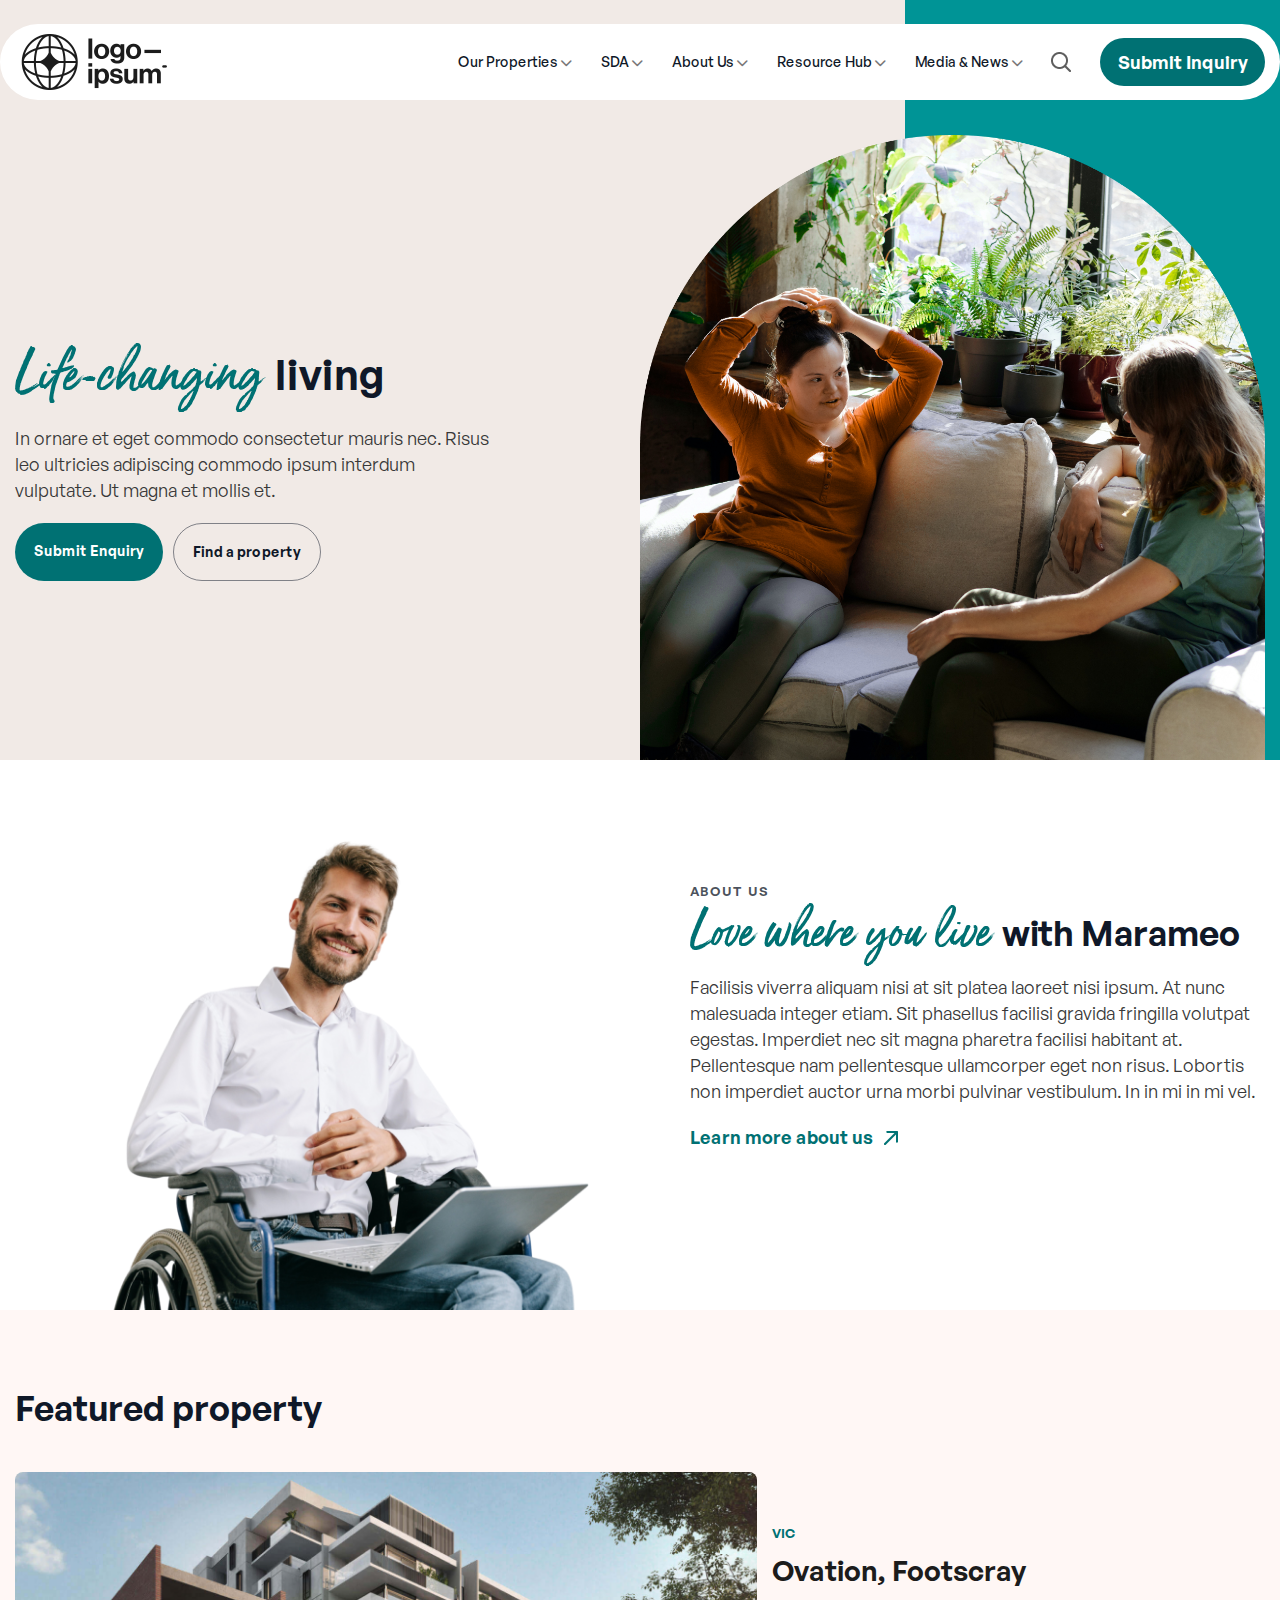
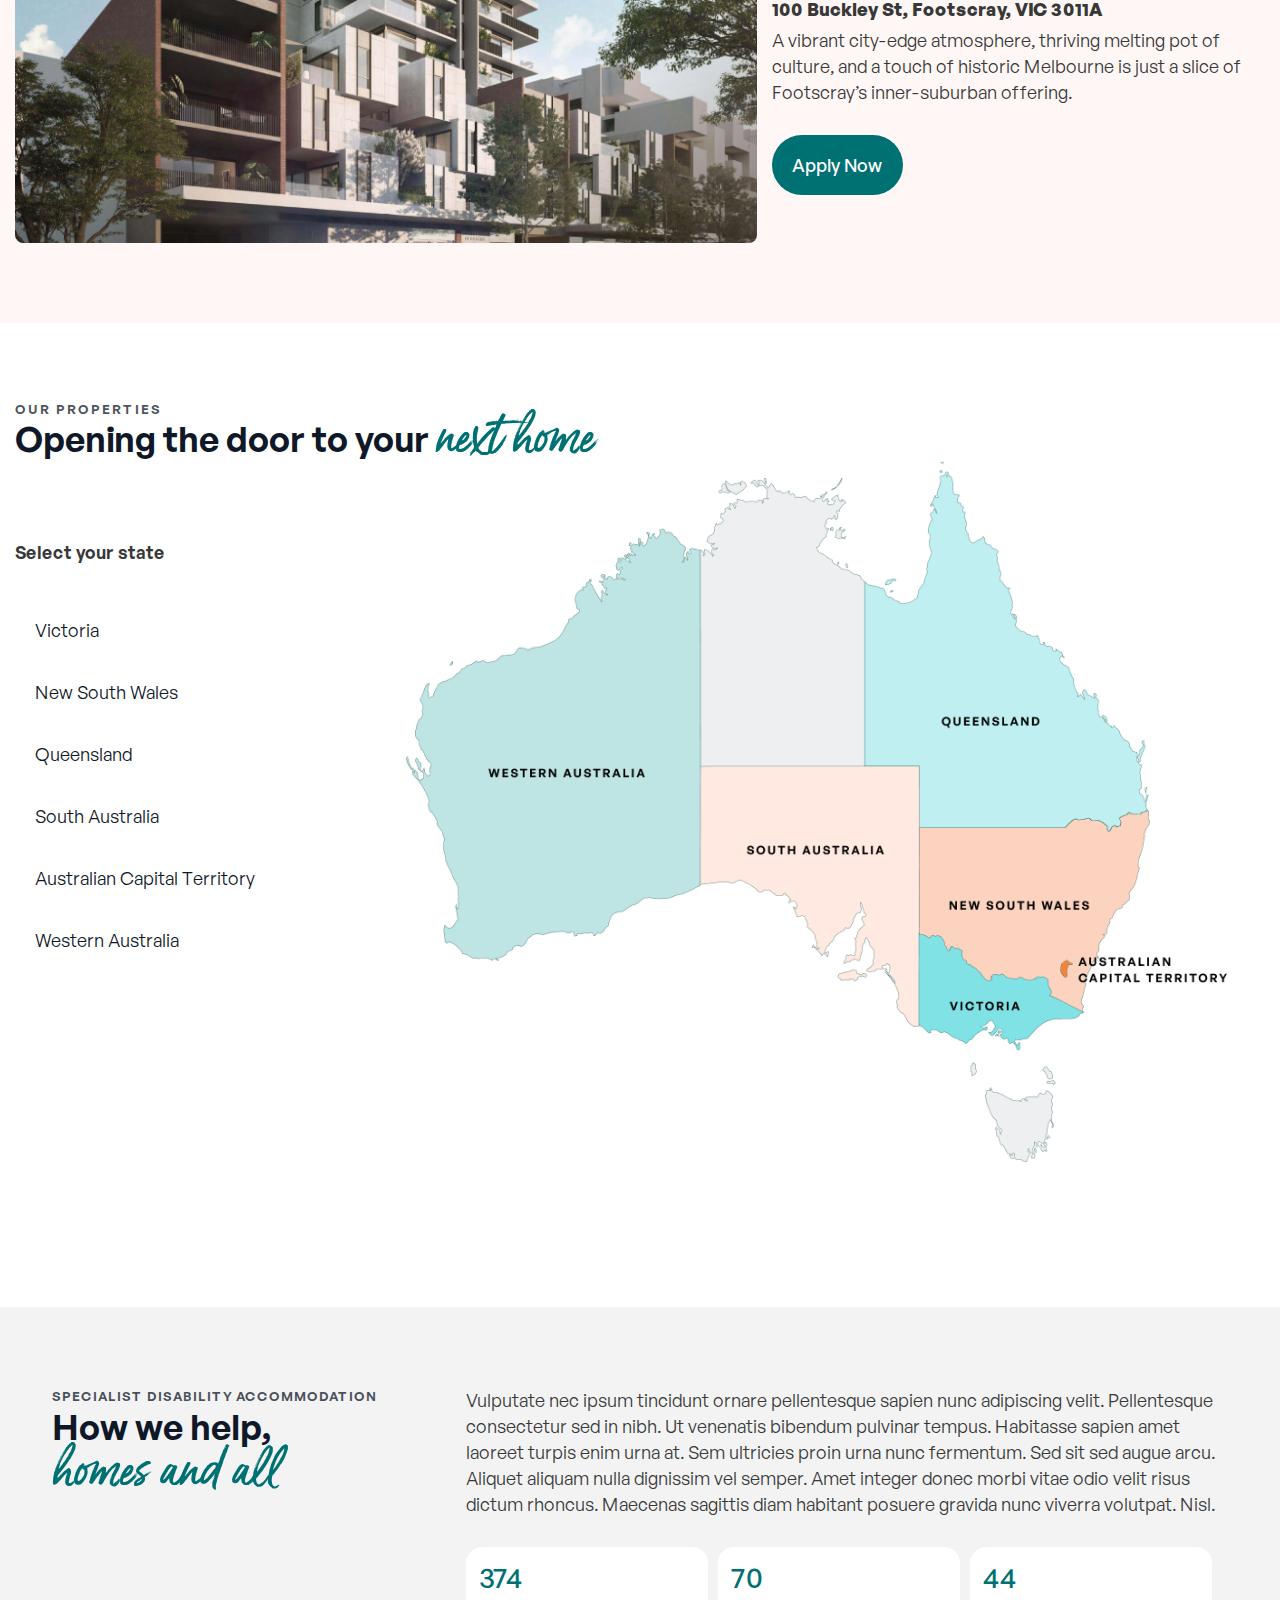
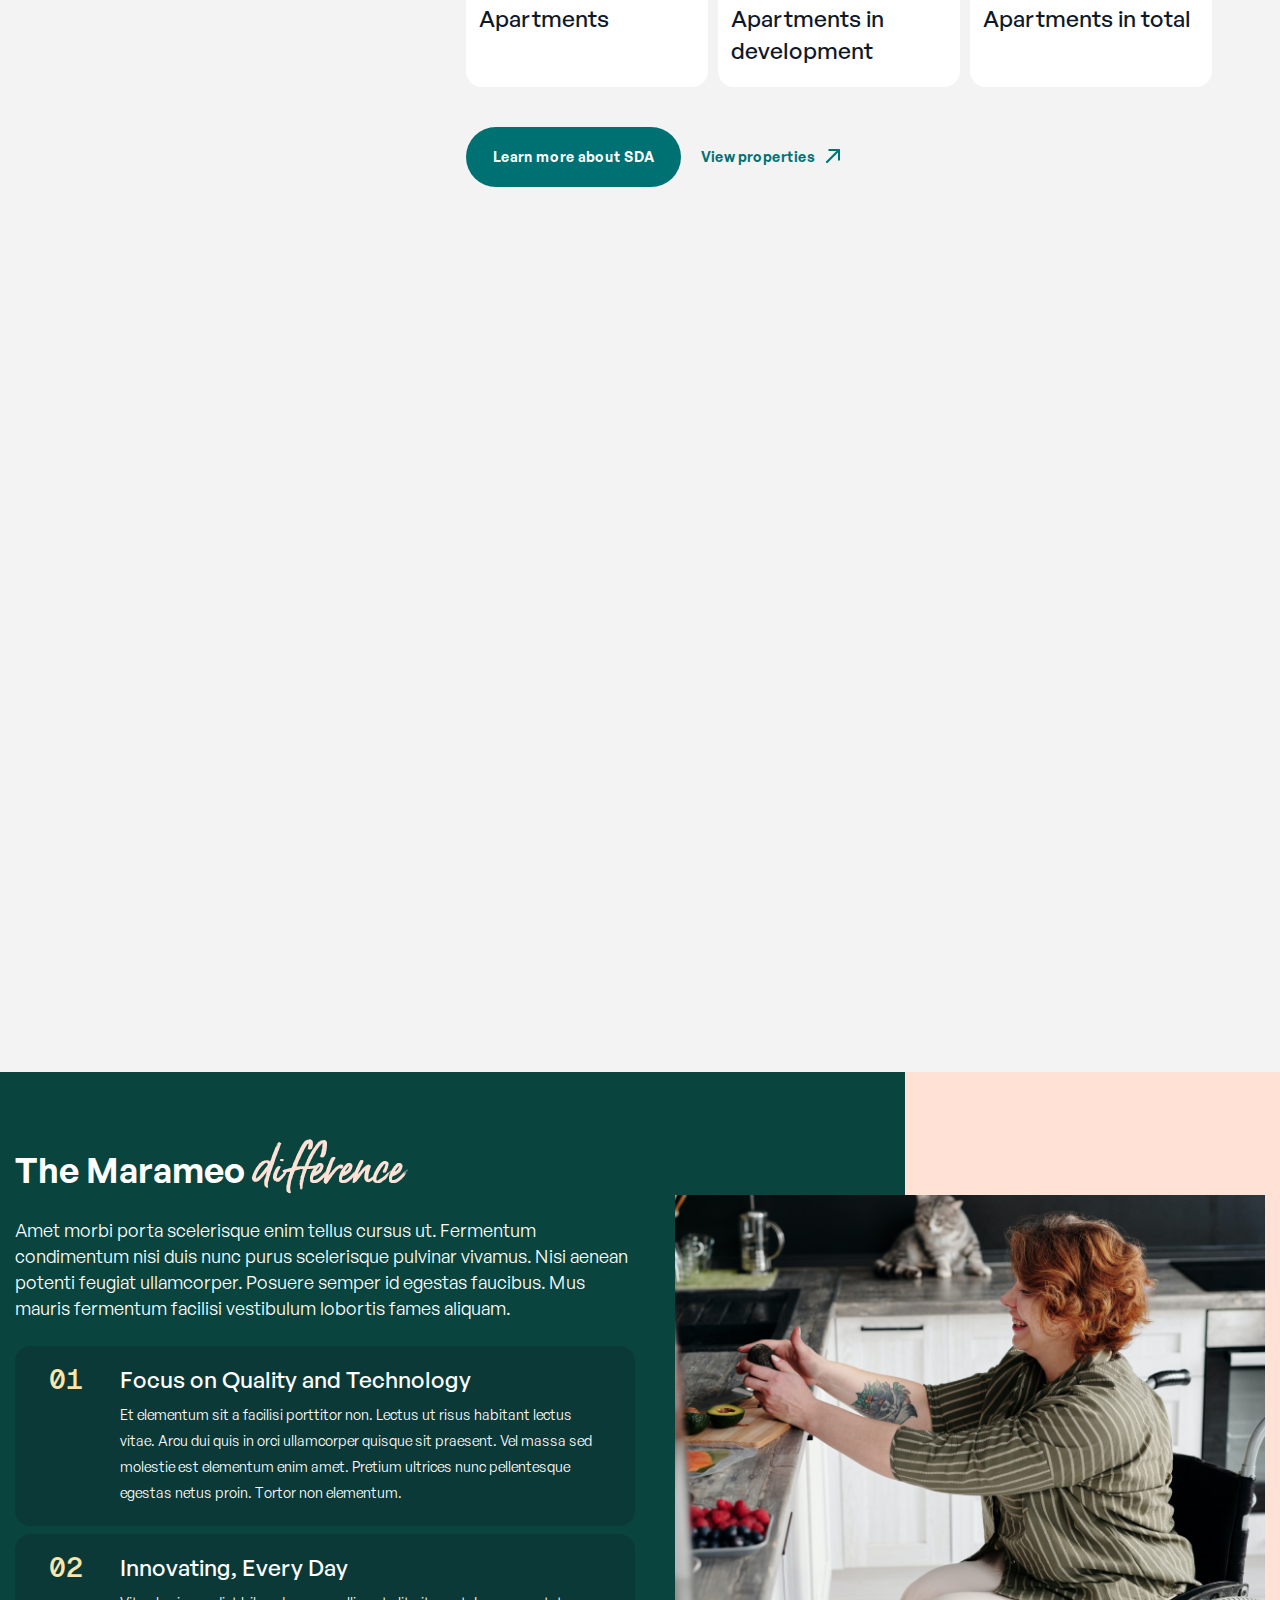
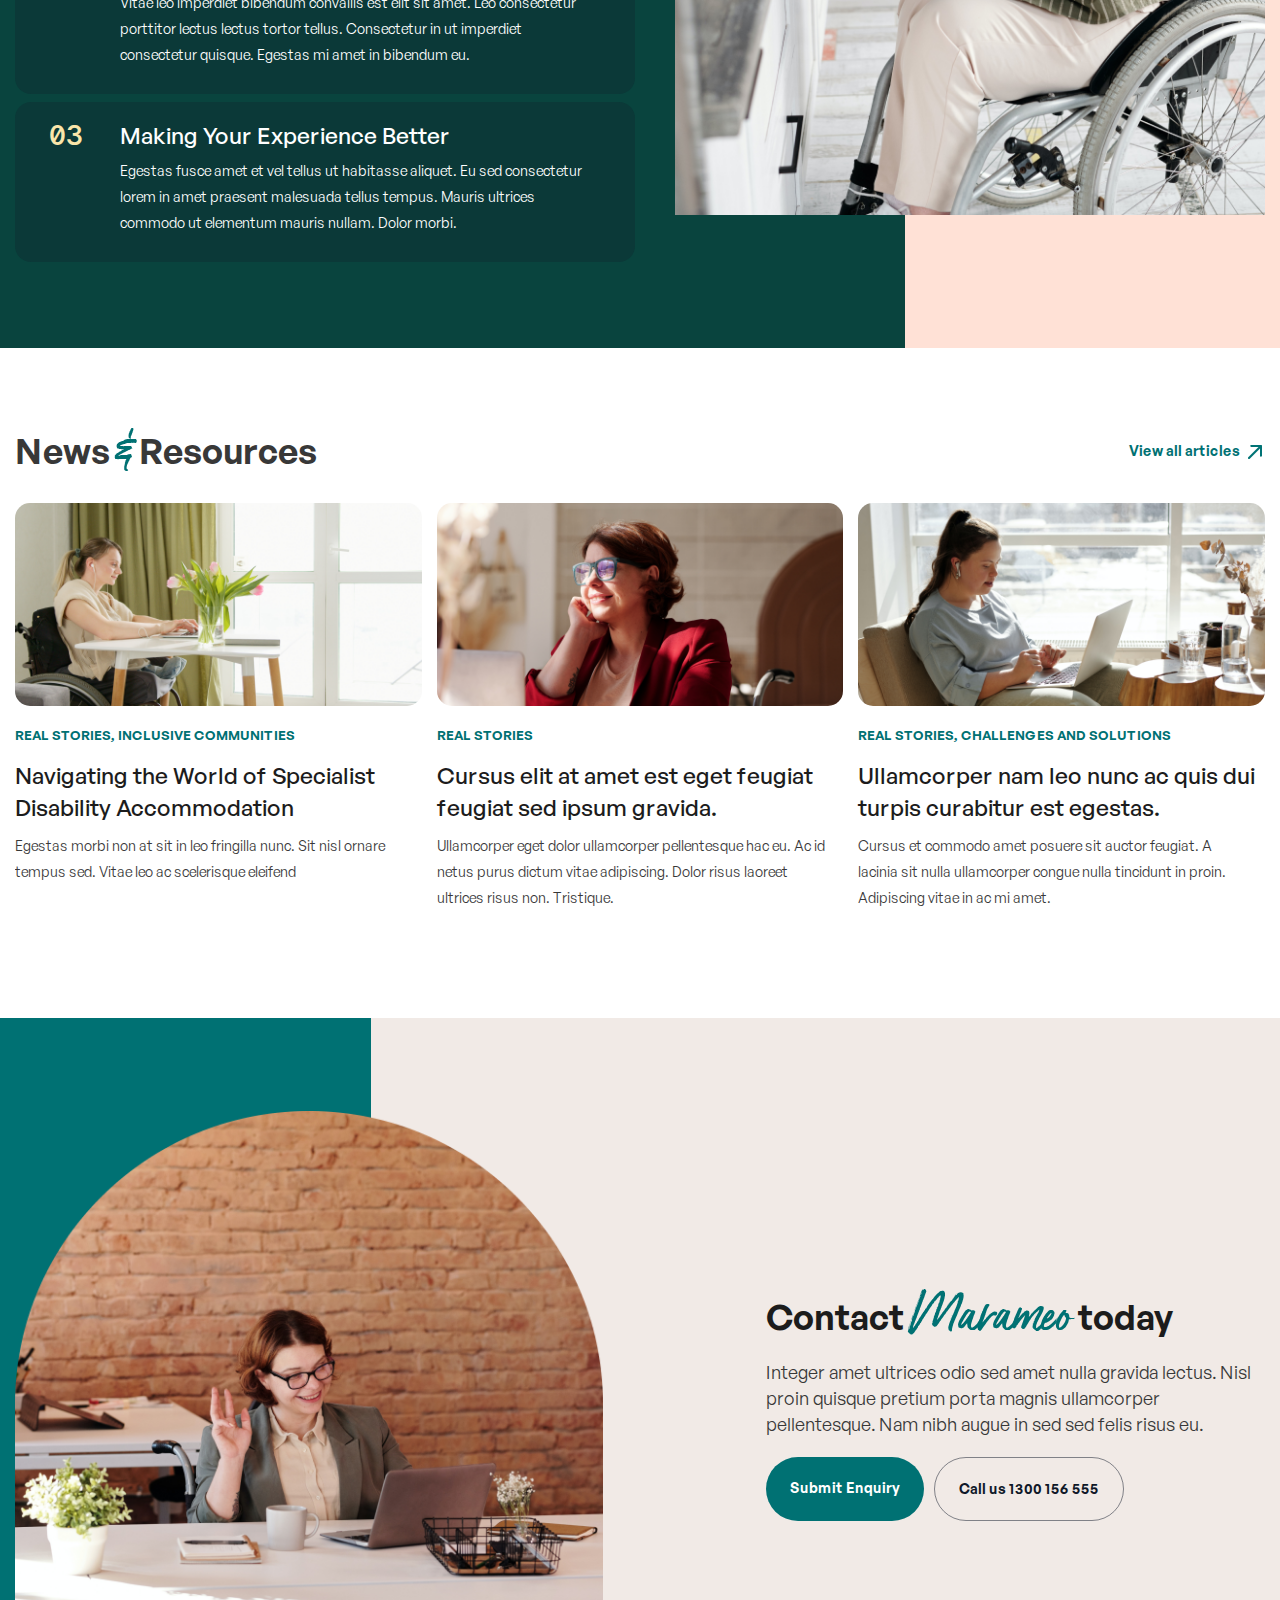
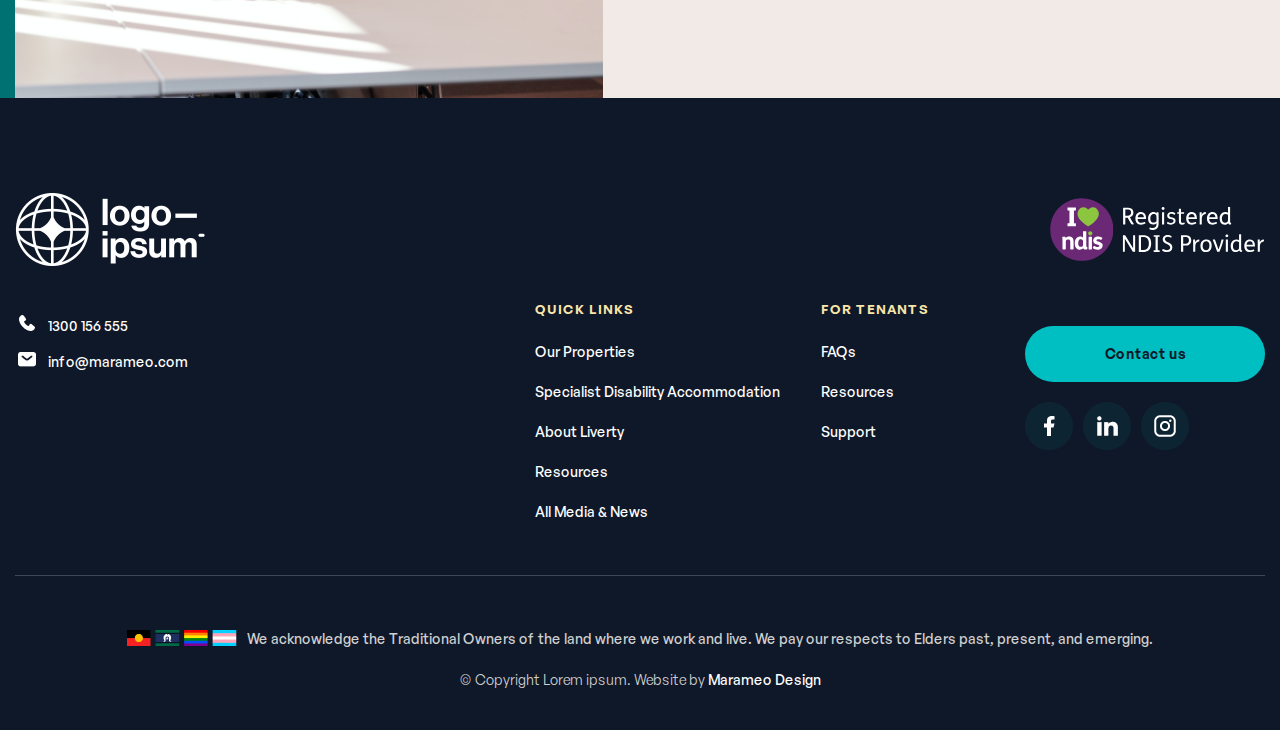
==== commit 9b61014f: "finished responsive" ====
--- a/index.html
+++ b/index.html
@@ -8,6 +8,7 @@
     <link rel="stylesheet" href="https://cdnjs.cloudflare.com/ajax/libs/font-awesome/6.0.0-beta3/css/all.min.css">
     <link rel="icon" href="/images/fav-icon.png" type="image/x-icon">
     <link rel="stylesheet" href="styles/style.css">
+    <link rel="stylesheet" href="styles/media.css">
 </head>
 <body>
 
@@ -24,12 +25,19 @@
                 </div>
 
                 <div class="nav_search">
-                    <nav>
+                    <nav id="navMenu">
+                        <div class="main_logo_mobile">
+                            <a href="#">
+                                <figure>
+                                    <img src="images/logo.png" alt="main logo">
+                                </figure>
+                            </a>
+                        </div>
                         <ul>
                             <li class="dropdown">
                                 <a href="#">Our Properties <i class="fa-sharp-duotone fa-solid fa-chevron-down"></i></a>
                                 <div class="dropdown-menu">
-                                    <div class="drop_flex">
+                                    <div class="drop_flex drop-heading">
                                         <h2>Our Properties</h2>
                                         <a class="dropdown-link" href="javsacript:;">Learn more</a>
                                     </div>
@@ -167,6 +175,11 @@
                                 </div>
                             </li>
                         </ul>
+                        <div class="inquiryBtn">
+                            <a href="#">Submit Inquiry</a>
+                        </div>
+                        <!-- Close button for burger -->
+                        <button id="closeNav" class="close-nav">&times;</button>
                     </nav>
     
                     <div class="searchBox">
@@ -188,8 +201,14 @@
                     
                         </div>
 
-                        <div class="inquiryBtn">
-                            <a href="#">Submit Inquiry</a>
+                        <div>
+                            <button class="burgerOpen" id="burger">
+                                <div class="burger-lines">
+                                    <span></span>
+                                    <span></span>
+                                    <span></span>
+                                </div>
+                            </button>
                         </div>
                     </div>
                 </div>
@@ -496,7 +515,7 @@
                         </div>
 
                         <div class="copyright">
-                            <p>&copy; Copyright Lorem ipsum. Website by <small>Marameo Design</small></p>
+                            <p>&copy; Copyright Lorem ipsum. <span>Website by <small>Marameo Design</small></span></p>
                         </div>
                     </div>
 
--- a/styles/style.css
+++ b/styles/style.css
@@ -100,6 +100,7 @@
     --bodyLineHeight: 26px;
 }
 
+html{font-size: 16px !important;}
 
 *, *:before, *:after { box-sizing: border-box; -moz-box-sizing: border-box; image-rendering: -webkit-optimize-contrast;}
 
@@ -134,6 +135,7 @@
     width: 100%;
     margin: 0 auto;
     position: relative;
+    overflow: hidden;
 }
 
 /* Modal */
@@ -144,6 +146,7 @@
     position: fixed; 
     z-index: 1;
     left: 0;
+    right: 0;
     top: 0;
     width: 100%; 
     height: 100%;
@@ -169,6 +172,7 @@
     color: #000;
     font-weight: 700;
     line-height: 45px;
+    text-align: center;
 }
 
 .modal-content form{
@@ -237,6 +241,8 @@
     min-height: 80px;
 }
 
+.main_logo_mobile{display: none;}
+
 .header_flex{
     display: flex;
     justify-content: space-between;
@@ -245,6 +251,49 @@
     border-radius: 40px;
     padding: 10px 21px;
     z-index: 2;
+}
+
+.burgerOpen{
+    background: none !important;
+    width: 35px !important;
+    padding: 0 !important;
+    display: none;
+}
+
+.burger-lines{
+    display: flex;
+
+    flex-direction: column;
+    gap: 6px;
+    justify-content: space-evenly;
+    align-items: flex-end;
+}
+
+.burgerOpen span{
+    background: var(--textColor);
+    height: 2px;
+    display: block;
+}
+
+.burgerOpen span:first-child{
+    width: 35px;
+
+}
+
+.burgerOpen span:nth-child(2){
+    width: 30px;
+}
+
+.burgerOpen span:last-child{
+    width: 35px;
+}
+
+.close-nav{
+    display: none;
+}
+
+#navMenu {
+    display: block;
 }
 
 nav{}
@@ -424,6 +473,10 @@
 .inquiryBtn{
 }
 .inquiryBtn a{
+    position: absolute;
+    right: 15px;
+    top: 50%;
+    transform: translateY(-50%);
     display: block; 
     width: 165px; 
     color: var(--white);
@@ -456,6 +509,7 @@
     display: flex;
     justify-content: space-between;
     align-items: start;
+    gap: 10px;
 }
 
 .bnr_content{
@@ -517,13 +571,18 @@
 .bnr_content_btn a:hover{}
 
 .banner_flex figure{
+    margin-right: 30px;
+    flex-shrink: 0;
+    width: auto;
+    position: absolute;
+    bottom: 0;
+    right: 0;
+}   
+
+.banner_flex figure img{
     width: 604px;
-    height: 604px;
-    margin-right: 30px;
-}
-
-.banner_flex figure img{
-    width: 100%;
+    display: block;
+    height: auto;
 }
 
 /* End Banner */
@@ -541,15 +600,18 @@
 
 .main_flex{
     display: flex;
-    justify-content: space-between;
+    justify-content: flex-end;
     gap: 15px;
 }
 .main_flex figure{
+
+    position: absolute;
+    bottom: 0;
+    left: 0;
+}
+.main_flex figure img{
     width: 648px;
-    height: 486px;
-}
-.main_flex figure img{
-    width: 100%;
+    display: block;
 }
 main{
     max-width: 575px;
@@ -613,7 +675,7 @@
 }
 
 .btm1_heading{
-    font-size: 40px;
+    font-size: 2.5rem;
     line-height: 100%;
     color: var(--tertiaryColor);
     font-weight: 600;
@@ -624,6 +686,7 @@
     display: flex;
     justify-content: space-between;
     align-items: center;
+    gap: 10px;
 }
 .btm1_flex figure{
     width: 760px;
@@ -718,8 +781,16 @@
 .btm2_content ul li{}
 .btm2_content ul li a{display: block;width: 262px;text-decoration: none;padding: 12px 20px;color: var(--tertiaryColor);font-weight: 300;border-radius: 40px;}
 .btm2_content ul li a:hover{background: var(--fourthColor);-webkit-text-stroke: .2px var(--tertiaryColor);}
-.btm2_flex figure{width: 917px;height: 773px;position: absolute;right: -15px;bottom: 100px;}
-.btm2_flex figure img{width: 100%;}
+.btm2_flex figure{
+    width: auto;
+    position: absolute;
+    right: -15px;
+    bottom: 100px;
+}
+.btm2_flex figure img{
+    width: 917px;
+    height: 100%;
+}
 
 #bottom3{
     padding: 0 15px;
@@ -845,7 +916,7 @@
 
 .btm4_con{
     min-height: 876px;
-    padding: 75px 0 10px;
+    padding: 75px 0 30px;
 }
 
 .btm4_flex{ 
@@ -915,8 +986,8 @@
     font-size: 1rem;
 }
 
-.btm4_image{width: 638px; height: 640px;position: relative;right: -30px;}
-.btm4_image img{width: 100%;}
+.btm4_image{position: relative;right: -30px; width: auto;}
+.btm4_image img{width: 638px; height: 100%; display: block;}
 
 #bottom5{
     padding: 0 15px;
@@ -1012,8 +1083,8 @@
     width: 97%;
 }
 
-.btm5_boxes section figure{max-width: 424px; height: 213px;}
-.btm5_boxes section figure img{width: 100%; border-radius: 15px;}
+.btm5_boxes section figure{max-width: 424px;}
+.btm5_boxes section figure img{width: 100%; border-radius: 15px; display: block;}
 
 #bottom6{
     padding: 0 15px;
@@ -1027,11 +1098,11 @@
 
 .btm6_flex{
     display: flex;
-    justify-content: space-between;
+    justify-content: flex-end;
     gap: 15px;
 }
-.btm6_flex figure{width: 604px; height: 604px;}
-.btm6_flex figure img{width: 100%;}
+.btm6_flex figure{width: auto; position: absolute; bottom: 0; left: 0;}
+.btm6_flex figure img{width: 604px; display: block; height: auto;}
 
 .btm6_info{
     max-width: 499px; 
@@ -1271,7 +1342,7 @@
     gap: 10px;
 }
 .flags{
-    
+    flex-shrink: 0;
 }
 
 .flags figure{}
--- a/styles/media.css
+++ b/styles/media.css
@@ -0,0 +1,239 @@
+@media (max-width: 1400px) {
+  
+}
+
+@media (max-width: 1280px) {
+    /* Header */
+    html { font-size: 14px !important; }
+    nav ul li > a { padding: 10px 7px; }
+    .nav_search { gap: 10px 19px; }
+    .searchBox { width: 210px; }
+
+    /* Banner */
+    .banner_flex figure { width: 50%; margin: 0;}
+    .banner_flex figure img { width: 100%; }
+    .bnr_content { width: 47%; }
+
+    /* Main */
+    .main_flex figure { width: 50%; }
+    .main_flex figure img { width: 100%; }
+    main { width: 50%; }
+
+    /* Bottom */
+    .btm1_con { min-height: 0; padding: 80px 0; }
+    .btm1_flex { gap: 15px; }
+    .btm1_flex figure { width: 100%; height: 100%; }
+    .btm1_flex figure img { display: block; }
+
+    .btm2_flex figure { width: 70%; bottom: unset; transform: translateY(-50%); top: 50%; }
+    .btm2_flex figure img { width: 95%; }
+
+    .btm3_content { width: 75%; }
+    .btm4_image { width: 100%; }
+    .btm4_image img { width: 100%; }
+
+
+    .btm6_flex { justify-content: flex-end; }
+    .btm6_flex figure { width: 47%; }
+    .btm6_flex figure img { width: 100%; }
+    .btm6_info { width: 47%; }
+
+    /* Footer */
+    .footer_links { max-width: 730px; }
+    .footer_links_flex { width: 54%; }
+}
+
+@media (max-width: 1024px) {
+    .nav-open{display: block !important;}
+    #navMenu{display: none;}
+    nav{ 
+        display: none;
+        position: fixed;
+        width: 393px;
+        height: 100vh;
+        background: #fafafa;
+        top: 0;
+        right: 0;
+        padding: 20px 10px;
+        z-index: 100;
+        overflow: auto;
+    }
+    nav > ul { flex-direction: column; }
+    nav ul li > a { display: flex; justify-content: space-between; align-items: center; padding: 10px 15px; }
+
+    .close-nav{
+        display: block;
+        position: absolute;
+        top: 28px;
+        right: 15px;
+        border: 0;
+        background: transparent;
+        font-size: 3rem;
+        color: var(--textColor);
+
+        &:hover{
+            opacity: .5;
+        }
+    }
+
+    .drop-heading{display: flex; flex-direction: row !important;}
+    .drop_flex h2 { font-size: 11px; }
+    .dropdown-link { font-size: 15px; }
+
+    .flex_con2{
+        flex-wrap: wrap;
+        gap: 10px 15px;
+    }
+    .states{width: 27%;}
+
+    .main_logo_mobile{
+        display: block; 
+        width: 100%;
+        margin-bottom: 20px;
+        padding: 10px 5px;
+        background: var(--white);
+        border-radius: 40px;
+    }
+    .main_logo_mobile figure{
+        width: 147px;
+        height: 56px;
+    }
+    .main_logo_mobile figure img{width: 100%;}
+
+    .nav_close{display: none;}
+    .burgerOpen{display: block;}
+
+    .inquiryBtn a{position: relative; transform: none; width: 100%; inset: 0; top: 10px;}
+    .searchBox{width: max-content; gap: 40px;}
+
+    .dropdown-menu{
+        top: 5px;
+        z-index: 99;
+        position: relative;
+        background: #FFE1D640;
+        padding: 15px;
+    }
+
+    .dropdown-image-con{padding: 0;}
+    .dropdown-image-con::before {display: none;}
+    .drop_flex{flex-direction: column;}
+
+    /* Footer */
+    .footer_links { max-width: 675px; }
+    .footer_links_flex { width: 60%; }
+}
+
+@media (max-width: 900px) {
+    #banner{background: #F1EAE6;}
+    .bnr_con { min-height: 0; }
+
+    .banner_flex{flex-direction: column; gap: 20px; justify-content: center; align-items: center;}
+    .bnr_content{max-width: 100%; width: 100%; margin: 0;}
+    .banner_flex figure{width: 80%; position: static;}
+
+    /* Main */
+    .main_con { min-height: 0; padding: 25px 0 0; }
+
+    .main_flex{flex-direction: column; justify-content: center; align-items: center; gap: 20px;}
+    .main_flex figure{position: static; order: 2;}
+    main{order: 1; max-width: 100%; width: 100%; margin: 0;}
+
+
+    /* Bottom */
+    .btm1_con { padding: 40px 0; }
+    .btm1_flex { flex-direction: column; }
+    .btm1_heading { margin-bottom: 30px; }
+    .btm1_content { max-width: 100%; }
+
+    .btm3_con { min-height: 0; padding: 40px 0; }
+    .btm3_content { width: 75%; }
+    .btm3_flex { flex-direction: column; }
+    .btm3_boxes { justify-content: space-between; }
+    .box { max-width: 280px; }
+    .btm3_btns { justify-content: center; }
+    .btm3_content { width: 100%; max-width: 100%; }
+    .btm3_video { margin: 40px 0 0; }
+    .btm3_video video { height: 100%; width: 100%; }
+
+    #bottom4 { background: var(--fifthColor); }
+    .btm4_con { min-height: 0; padding: 40px 0; }
+    .btm4_flex { justify-content: flex-start; gap: 20px; align-items: flex-start; flex-direction: column; }
+    .btm4_content { max-width: 100%; }
+    .btm4_image { right: unset; }
+
+    .btm6_con { min-height: 0; padding: 40px 0 40px; }
+    .btm6_info { margin: 0; }
+
+    /* Footer */
+    .footer_col2 { gap: 20px; }
+}
+
+@media (max-width: 768px) {
+    /* Bottom */
+    .btm2_con { min-height: 0; padding: 40px 0; }
+    .btm2_flex figure img { width: 100%; }
+    .btm2_flex figure { width: 100%; transform: none; position: static; }
+    .btm2_flex { gap: 20px; flex-direction: column; }
+
+    .btm5_boxes { gap: 30px; flex-wrap: wrap; }
+    .btm5_boxes section { max-width: 100%; }
+    .btm5_boxes section figure { max-width: 100%; }
+
+    #bottom6{background: var(--secondaryColor);}
+    .btm6_flex{flex-direction: column; justify-content: flex-start; gap: 25px;}
+    .btm6_info{width: 100%; max-width: 100%; order: 1;}
+    .btm6_flex figure{position: static; width: 100%; order: 2;}
+
+    /* Footer */
+    .footer_col2 { gap: 20px; }
+    .footer_btm_flex { flex-direction: column; align-items: center; }
+    .footer_info { text-align: center; }
+    .footer_con { min-height: 0; padding: 40px 0; }
+    .footer_col2 { flex-wrap: wrap; }
+    .contact_holder { margin: 15px auto 0; }
+    .footer_links { max-width: 100%; }
+    .footer_links_flex { width: 62%; }
+
+    .social_links { max-width: 205px; }
+}
+
+@media (max-width: 600px) {
+    /* Header */
+    nav{width: 360px;}
+
+   /* Banner */
+   .banner_flex figure{width: 100%;}
+
+   /* Main */
+   .main_flex figure{width: 100%;}
+
+   /* Bottom */
+    .btm3_boxes { flex-direction: column; }
+    .box { max-width: 100%; min-height: 0; }
+    .btm3_btns { flex-direction: column; }
+
+    .btm5_con { min-height: 0; padding: 40px 0; }
+    .btm5_heading { gap: 20px; align-items: flex-start; flex-direction: column; }
+
+    .btm6_con{padding: 40px 0 0;}
+    .btm6_btns { flex-direction: column; text-align: center; }
+
+    /* Footer */
+    .footer_logo_flex { gap: 25px; flex-direction: column; }
+    .social_media { text-align: center; }
+    .social_media ul { justify-content: center; } 
+    .contact_holder ul { text-align: center; }
+    .contact_holder ul li { width: max-content; margin: 0 auto; }
+    .footer_links_flex { width: 100%; max-width: 100%; flex-direction: column; gap: 25px; justify-content: center; align-items: center; text-align: center; }
+    .footer_links { flex-direction: column; gap: 25px; }
+    .social_links { max-width: 100%; }
+}
+
+@media (max-width: 500px) {
+
+    /* Bottom */
+    .btm3_btn1 { width: 100%; text-align: center; }
+
+    /* Footer */
+    .copyright p span{display: block;}
+}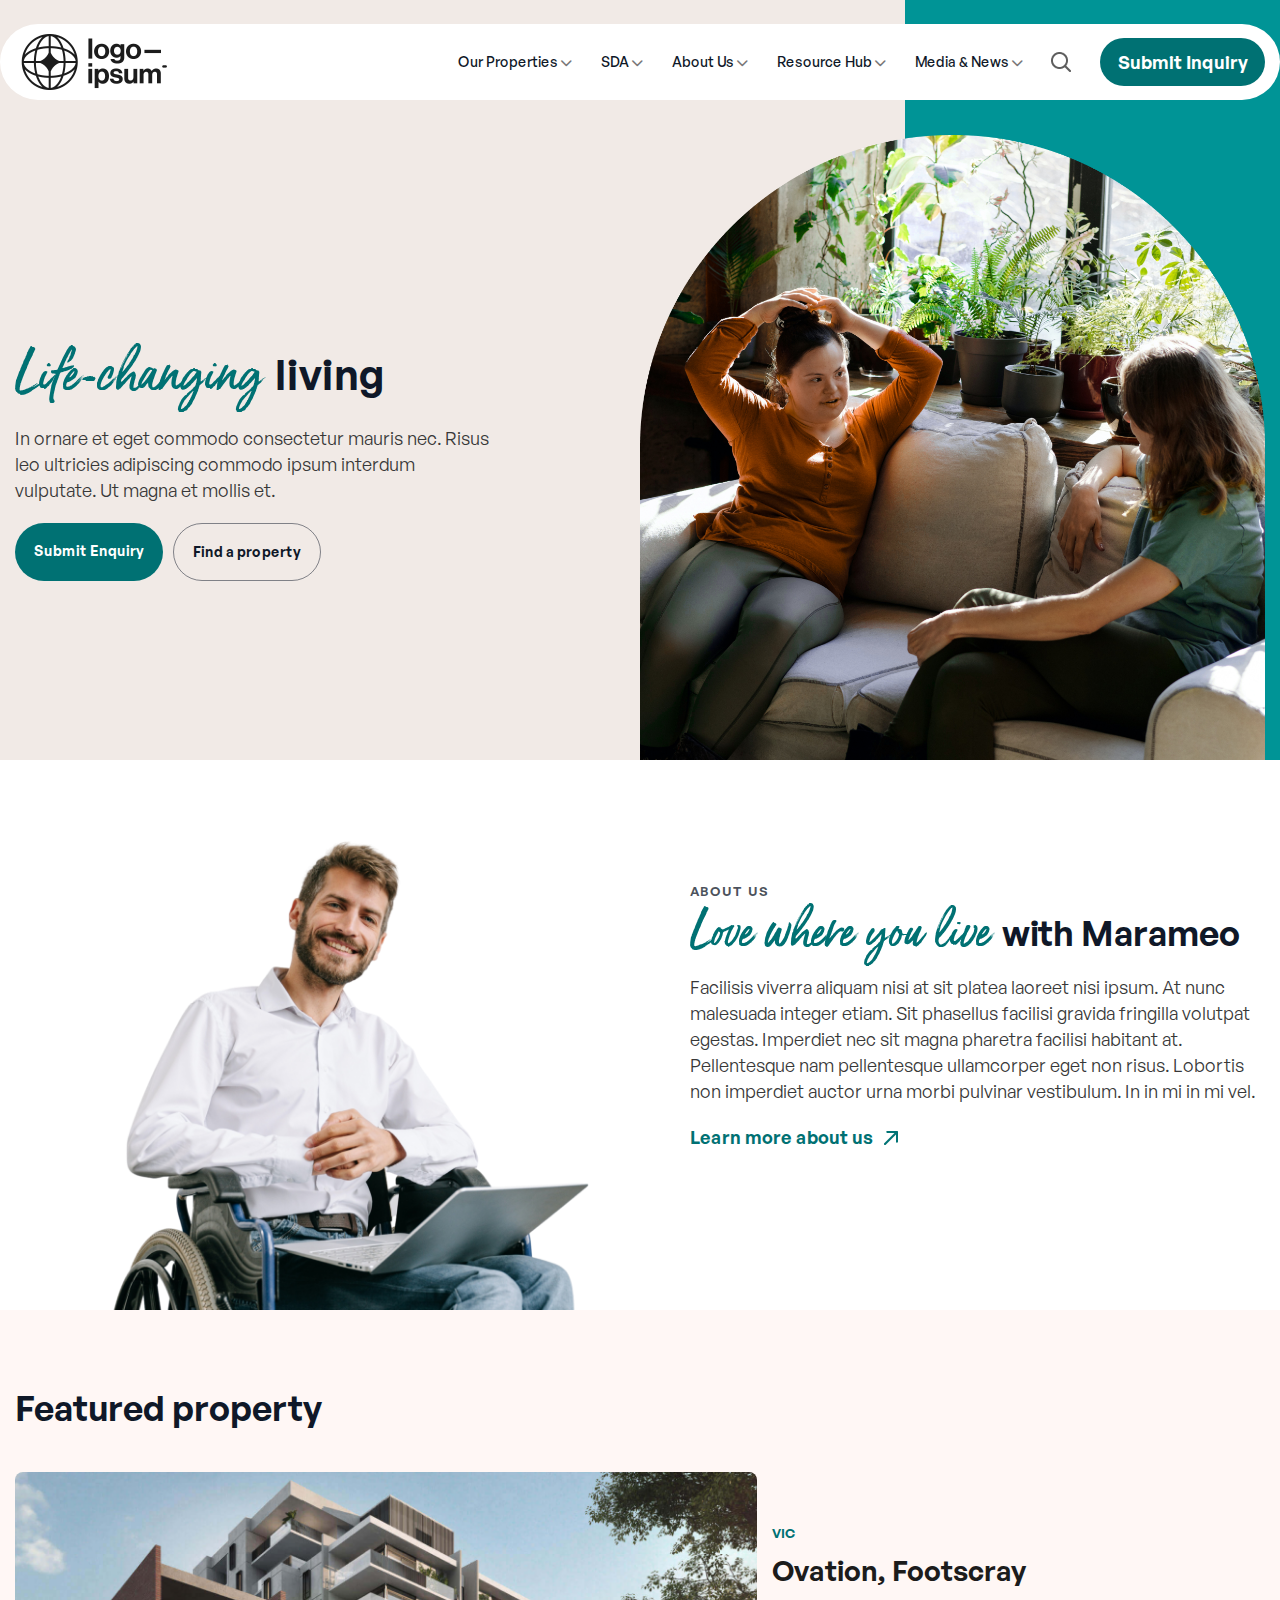
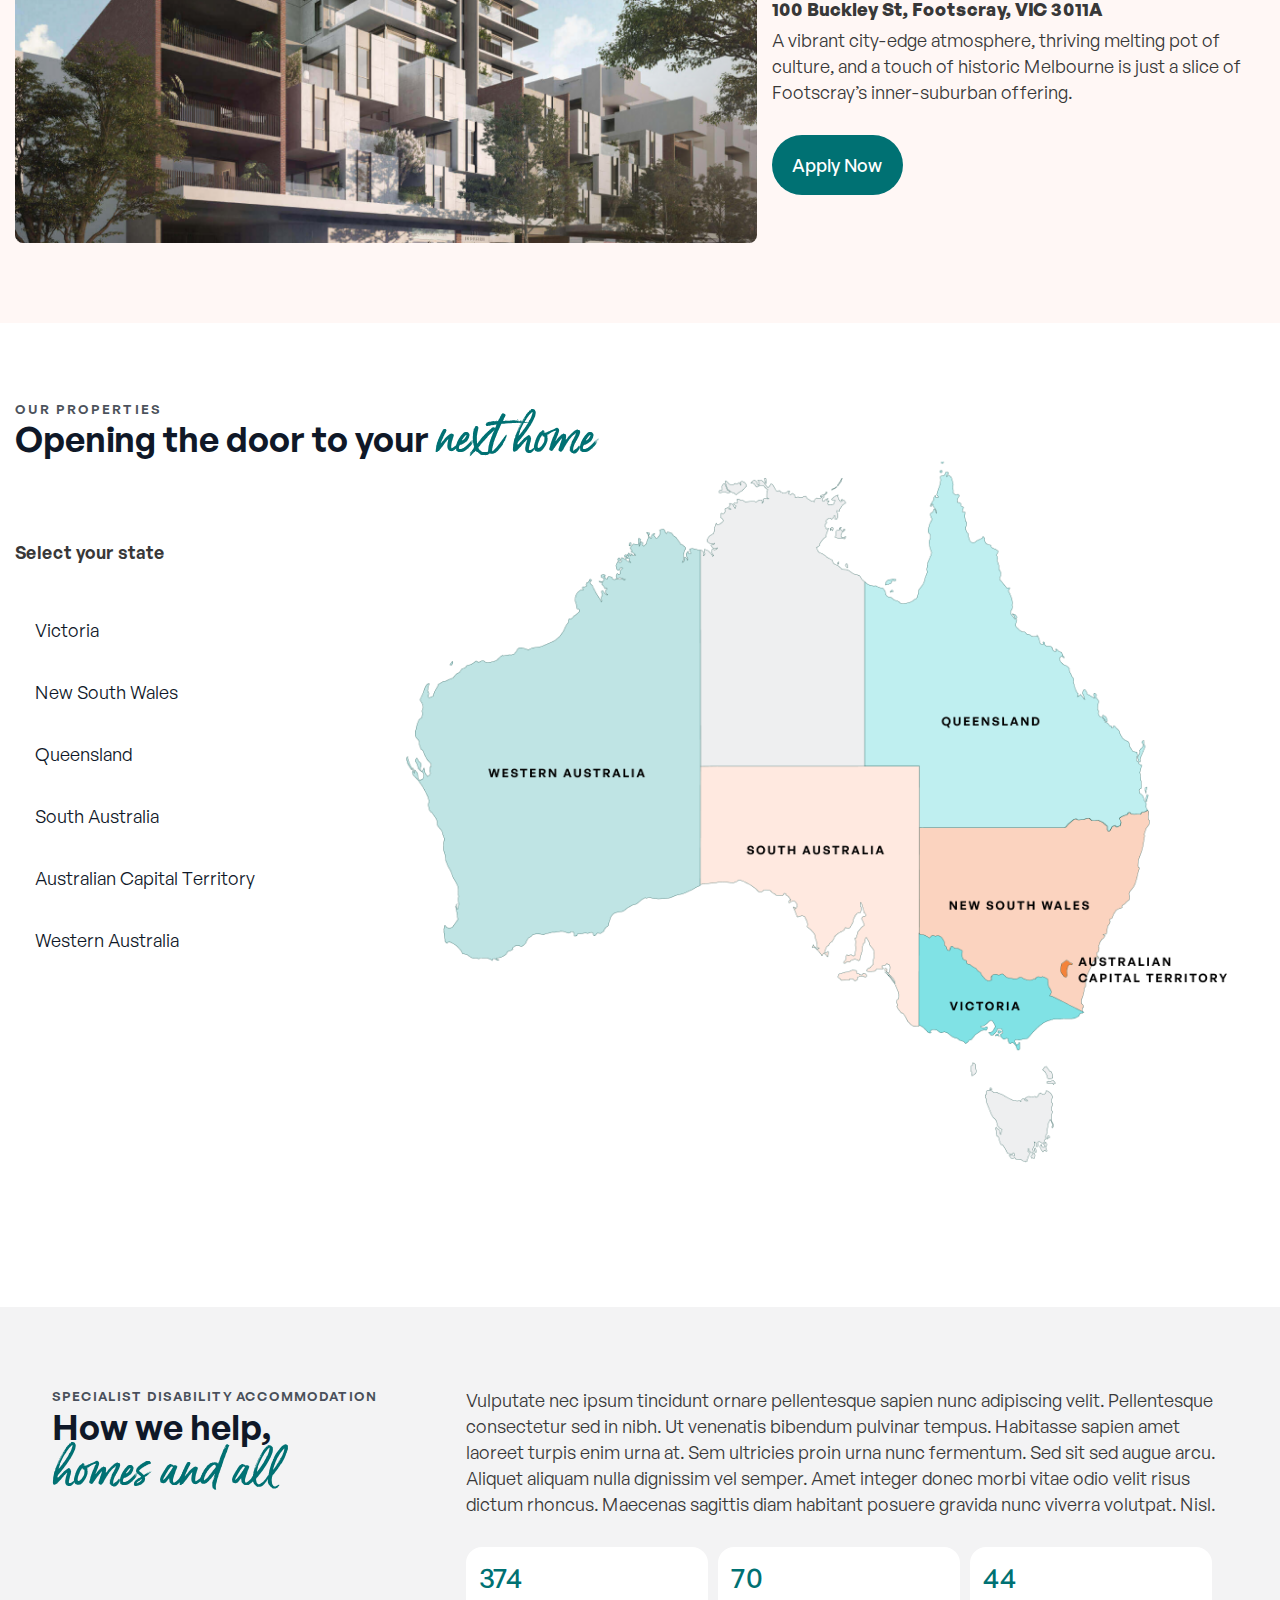
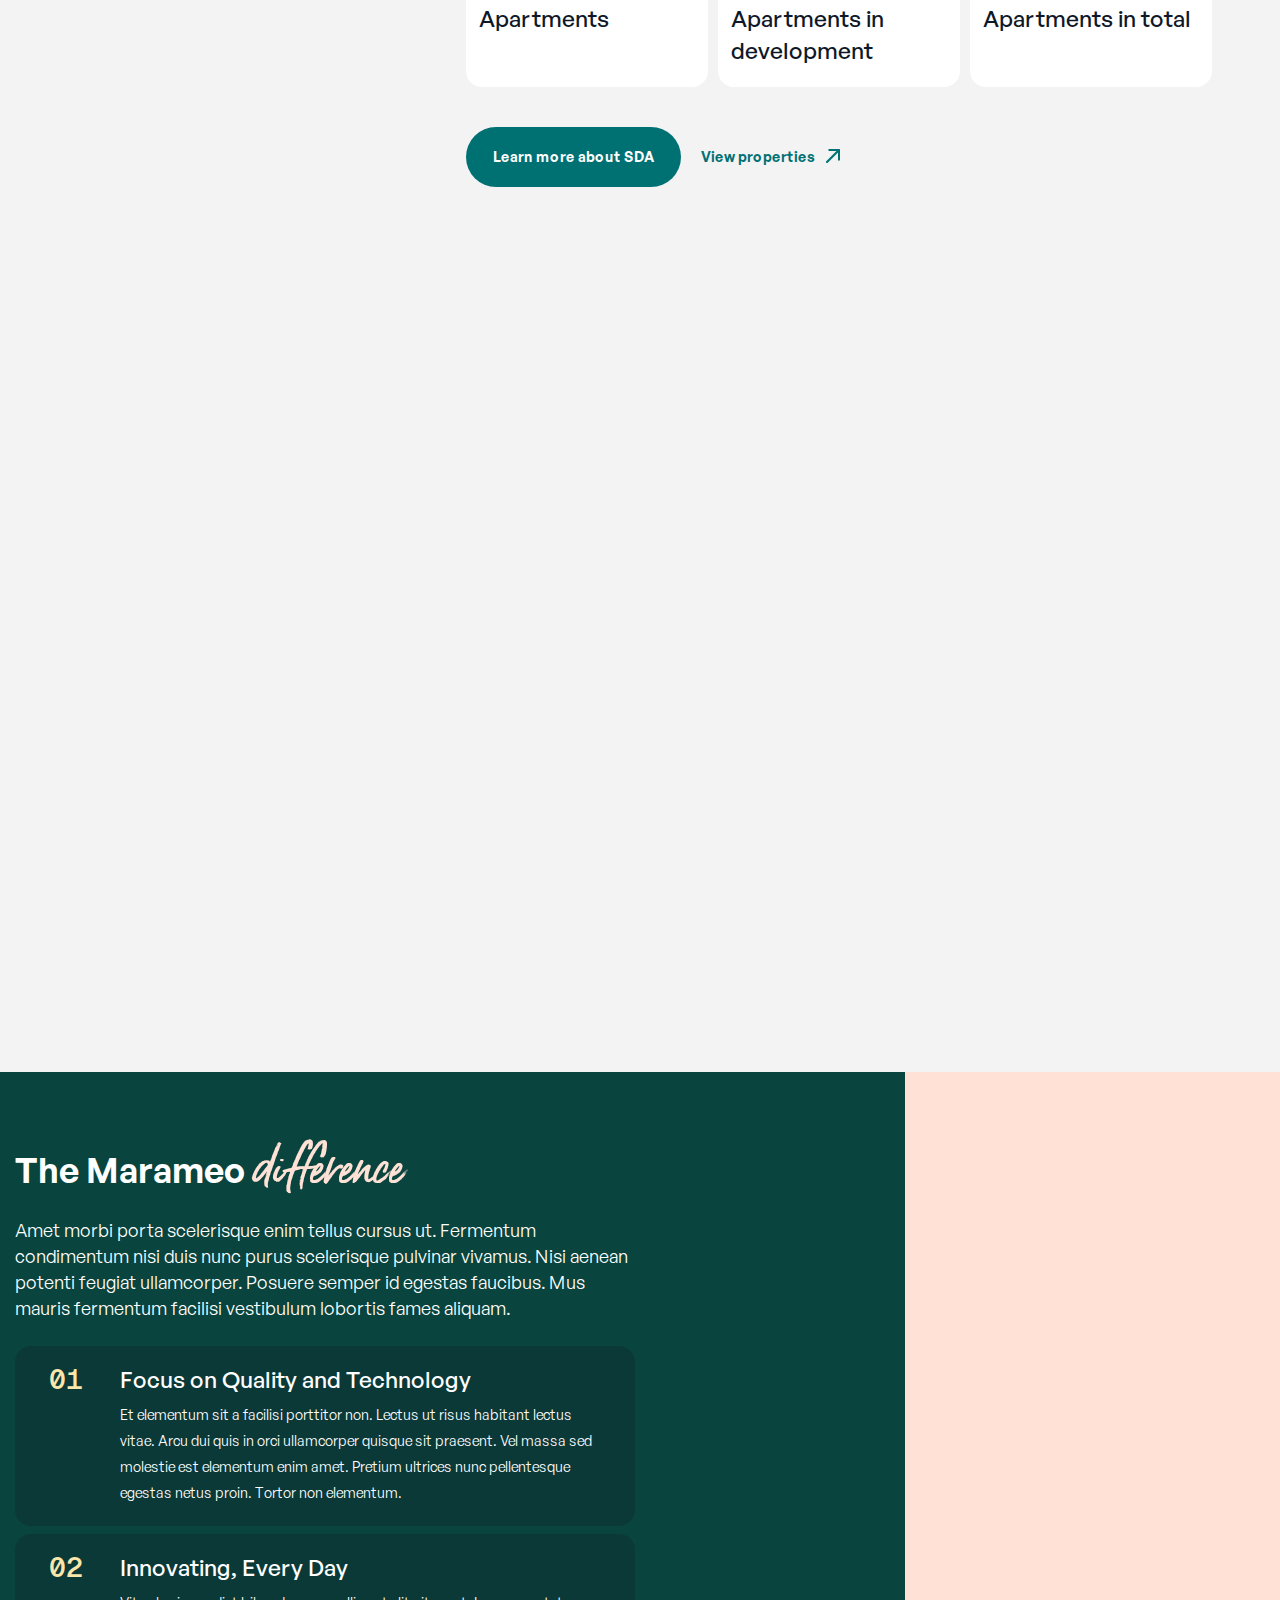
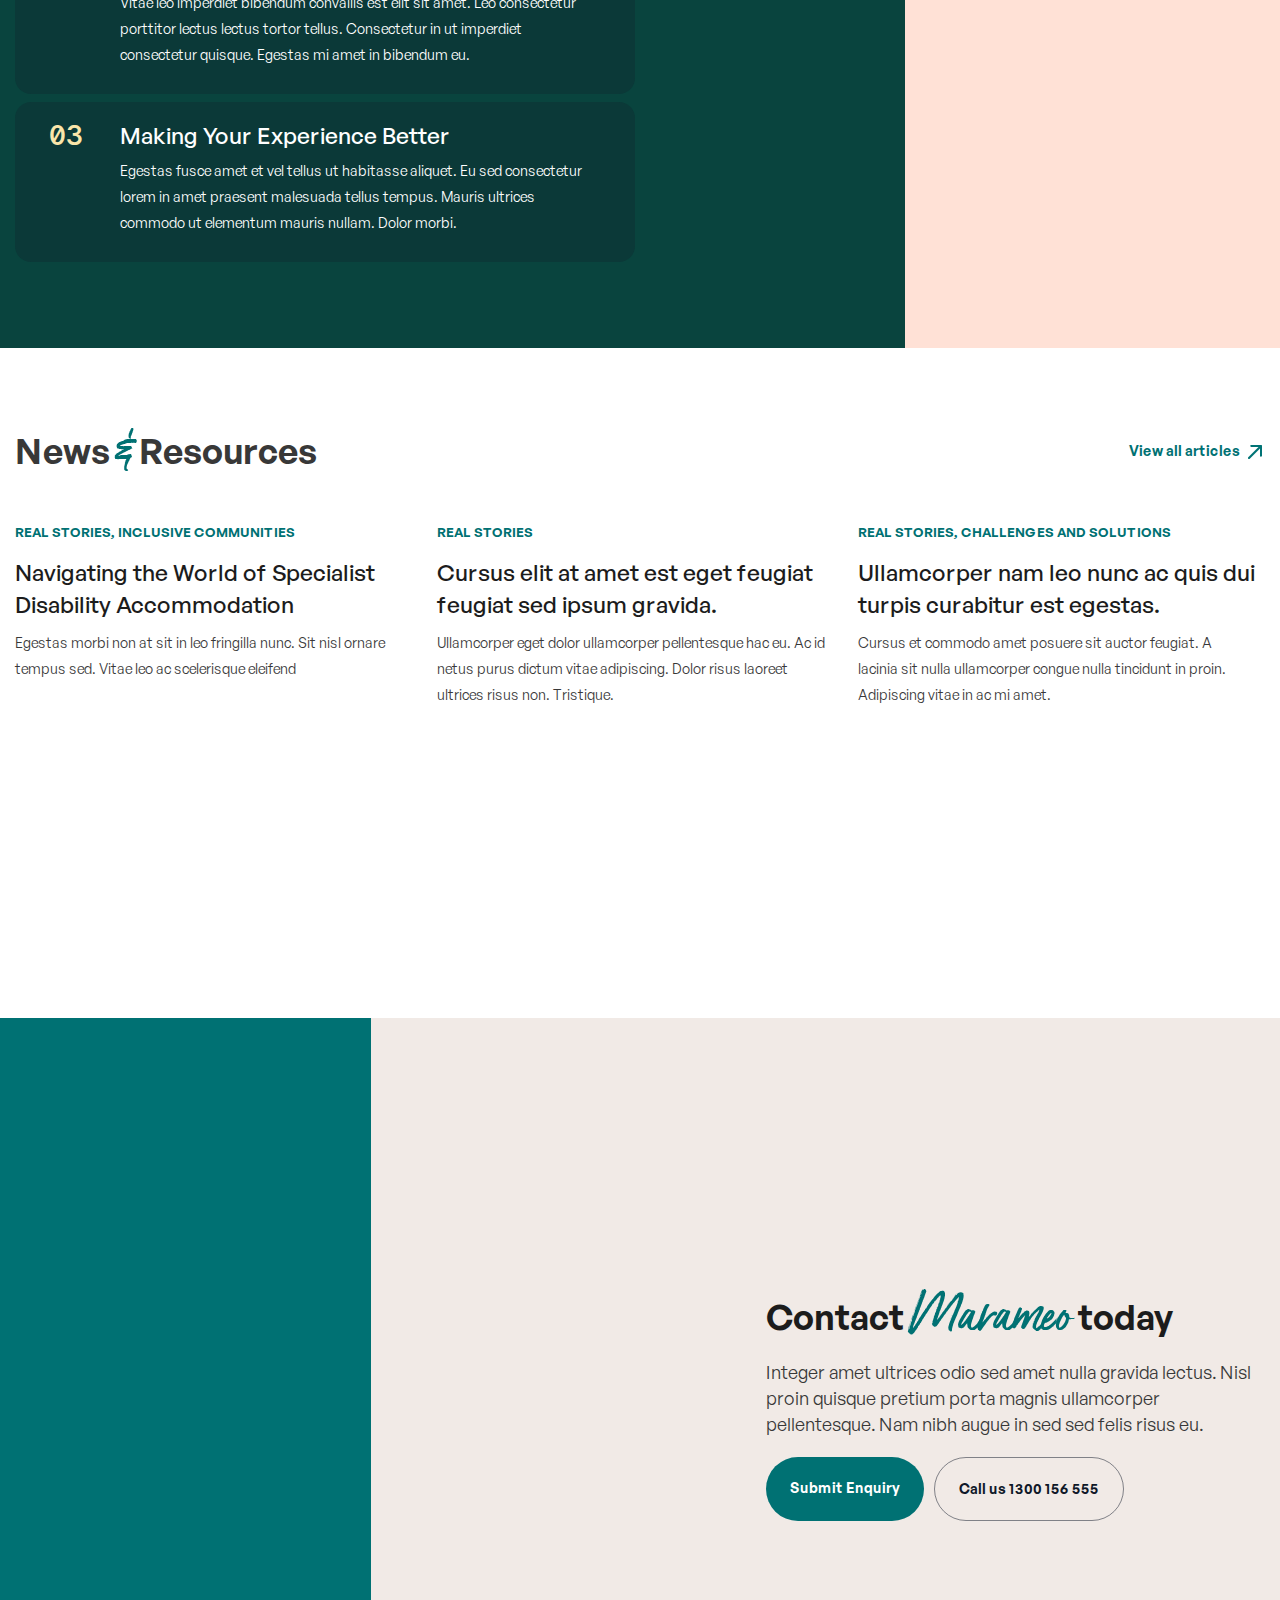
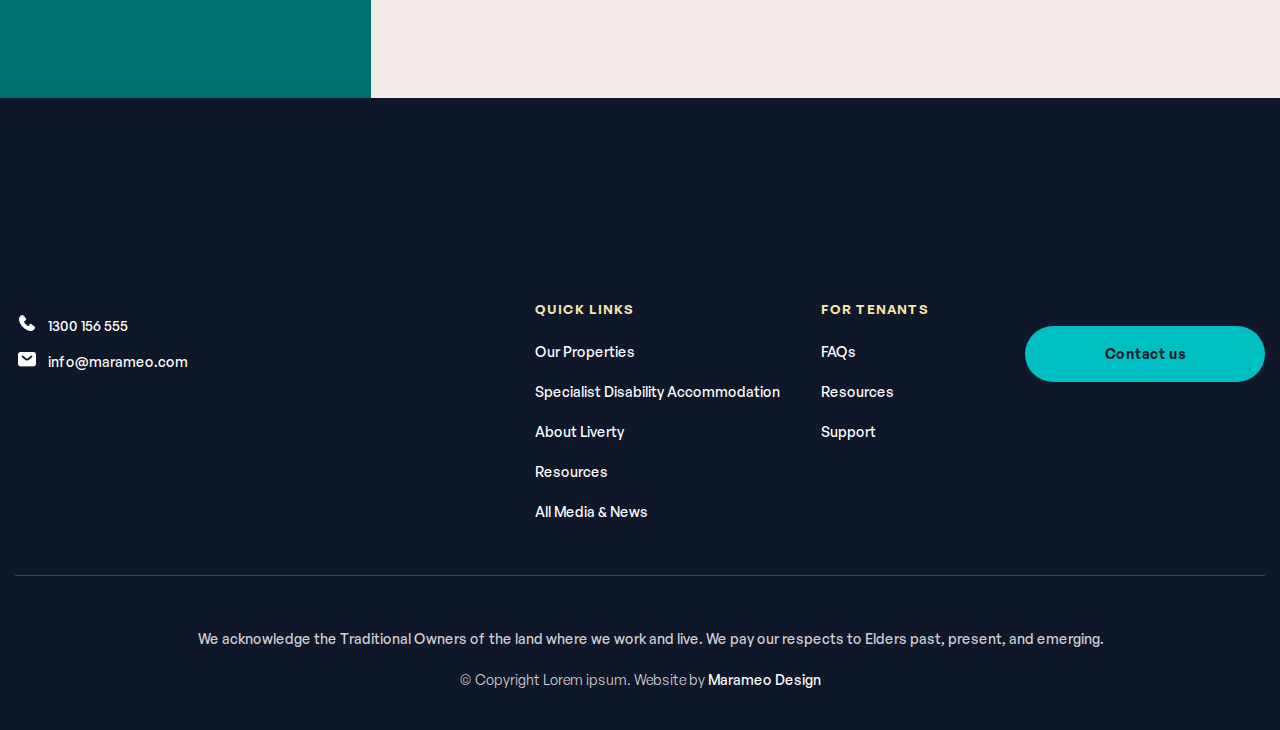
==== commit 0e34ed58: "added lazy loading for images" ====
--- a/index.html
+++ b/index.html
@@ -6,7 +6,7 @@
     <title>Marameo</title>
 
     <link rel="stylesheet" href="https://cdnjs.cloudflare.com/ajax/libs/font-awesome/6.0.0-beta3/css/all.min.css">
-    <link rel="icon" href="/images/fav-icon.png" type="image/x-icon">
+    <link rel="icon" href="images/fav-icon.png" type="image/x-icon">
     <link rel="stylesheet" href="styles/style.css">
     <link rel="stylesheet" href="styles/media.css">
 </head>
@@ -234,7 +234,7 @@
                     </div>
     
                     <figure>
-                        <img src="/images/banner.png" alt="young woman talking to adult woman in couch">
+                        <img src="images/banner.png" loading="lazy" alt="young woman talking to adult woman in couch">
                     </figure>
                 </div>
             </div>
@@ -248,7 +248,7 @@
             <div class="main_con">
                 <div class="main_flex">
                     <figure>
-                        <img src="/images/main.png" alt="smiling man in wheelchair">
+                        <img src="images/main.png" loading="lazy" alt="smiling man in wheelchair">
                     </figure>
 
                     <main>
@@ -270,7 +270,7 @@
                 <h2 class="btm1_heading">Featured property</h2>
 
                 <div class="btm1_flex">
-                    <figure><img src="images/btm1.png" alt="real estate"></figure>
+                    <figure><img src="images/btm1.png" loading="lazy" alt="real estate"></figure>
 
                     <div class="btm1_content">
                         <h2>Vic</h2>
@@ -302,7 +302,7 @@
                         </ul>
                     </div>
     
-                    <figure><img src="images/btm2-map.png" alt="maps"></figure>
+                    <figure><img src="images/btm2-map.png" loading="lazy" alt="maps"></figure>
                 </div>
             </div>
         </div>
@@ -376,7 +376,7 @@
                         </div>
                     </div>
 
-                    <figure class="btm4_image"><img src="images/btm4-img.png" alt="woman in wheelchair slicing avocado"></figure>
+                    <figure class="btm4_image"><img src="images/btm4-img.png" loading="lazy" alt="woman in wheelchair slicing avocado"></figure>
                 </div>
                 
             </div>
@@ -394,21 +394,21 @@
 
                 <div class="btm5_boxes">
                     <section>
-                        <figure><img src="images/btm5-img1.png" alt="woman typing in laptop"></figure>
+                        <figure><img src="images/btm5-img1.png" loading="lazy" alt="woman typing in laptop"></figure>
                         <h2>Real Stories, Inclusive Communities</h2>
                         <h3>Navigating the World of Specialist Disability Accommodation</h3>
                         <p>Egestas morbi non at sit in leo fringilla nunc. Sit nisl ornare tempus sed. Vitae leo ac scelerisque eleifend</p>
                     </section>
 
                     <section>
-                        <figure><img src="images/btm5-img2.png" alt="smiling woman"></figure>
+                        <figure><img src="images/btm5-img2.png" loading="lazy" alt="smiling woman"></figure>
                         <h2>Real Stories</h2>
                         <h3>Cursus elit at amet est eget feugiat feugiat sed ipsum gravida.</h3>
                         <p>Ullamcorper eget dolor ullamcorper pellentesque hac eu. Ac id netus purus dictum vitae adipiscing. Dolor risus laoreet ultrices risus non. Tristique.</p>
                     </section>
 
                     <section>
-                        <figure><img src="images/btm5-img3.png" alt="woman using her laptop"></figure>
+                        <figure><img src="images/btm5-img3.png" loading="lazy" alt="woman using her laptop"></figure>
                         <h2>Real Stories, Challenges and Solutions</h2>
                         <h3>Ullamcorper nam leo nunc ac quis dui turpis curabitur est egestas.</h3>
                         <p>Cursus et commodo amet posuere sit auctor feugiat. A lacinia sit nulla ullamcorper congue nulla tincidunt in proin. Adipiscing vitae in ac mi amet.</p>
@@ -423,7 +423,7 @@
         <div class="wrapper">
             <div class="btm6_con">
                 <div class="btm6_flex">
-                    <figure><img src="images/btm6-img.png" alt="woman having a video call"></figure>
+                    <figure><img src="images/btm6-img.png" loading="lazy" alt="woman having a video call"></figure>
 
                     <div class="btm6_info">
                         <h2>Contact <span>Marameo</span> today</h2>
@@ -447,10 +447,10 @@
 
                     <div class="footer_logo_flex">
                         <div class="footer_logo">
-                            <a href=""><figure><img src="images/footer-logo.png" alt="main logo"></figure></a>
+                            <a href=""><figure><img src="images/footer-logo.png" loading="lazy" alt="main logo"></figure></a>
                         </div>
                         <div class="ndis">
-                            <figure><img src="images/ndis.svg" alt=""></figure>
+                            <figure><img src="images/ndis.svg" loading="lazy" alt="ndis"></figure>
                         </div>
                     </div>
 
@@ -490,9 +490,9 @@
 
                                 <div class="social_media">
                                     <ul>
-                                        <li><a href="https://www.facebook.com" target="_blank"><figure><img src="images/fb-icon.png" alt="facebook"/></figure></a></li>
-                                        <li><a href="https://www.linkedin.com" target="_blank"><figure><img src="images/linkedin-icon.png" alt="linkedin"/></figure></a></li>
-                                        <li><a href="https://www.instagram.com" target="_blank"><figure><img src="images/instagram-icon.png" alt="instagram"/></figure></a></li>
+                                        <li><a href="https://www.facebook.com" target="_blank"><figure><img src="images/fb-icon.png" loading="lazy" alt="facebook"/></figure></a></li>
+                                        <li><a href="https://www.linkedin.com" target="_blank"><figure><img src="images/linkedin-icon.png" loading="lazy" alt="linkedin"/></figure></a></li>
+                                        <li><a href="https://www.instagram.com" target="_blank"><figure><img src="images/instagram-icon.png" loading="lazy" alt="instagram"/></figure></a></li>
                                     </ul>
                                 </div>
                             </div>
@@ -503,10 +503,10 @@
                         <div class="footer_btm_flex">
                             <div class="flags">
                                 <figure>
-                                    <img src="/images/flag1.png" alt="flag 1">
-                                    <img src="/images/flag2.png" alt="flag 2">
-                                    <img src="/images/flag3.png" alt="flag 3">
-                                    <img src="/images/flag4.png" alt="flag 4">
+                                    <img src="images/flag1.png" loading="lazy" alt="flag 1">
+                                    <img src="images/flag2.png" loading="lazy" alt="flag 2">
+                                    <img src="images/flag3.png" loading="lazy" alt="flag 3">
+                                    <img src="images/flag4.png" loading="lazy" alt="flag 4">
                                 </figure>
                             </div>
                             <div class="footer_info">
--- a/styles/style.css
+++ b/styles/style.css
@@ -1,8 +1,8 @@
 /* Fonts Used */
 @font-face {
     font-family: 'General Sans';
-    src: url('/fonts/GeneralSans-Light.woff2') format('woff2'),
-        url('/fonts/GeneralSans-Light.woff') format('woff');
+    src: url('../fonts/GeneralSans-Light.woff2') format('woff2'),
+        url('../fonts/GeneralSans-Light.woff') format('woff');
     font-weight: 300;
     font-style: normal;
     font-display: swap;
@@ -10,8 +10,8 @@
 
 @font-face {
     font-family: 'General Sans';
-    src: url('/fonts/GeneralSans-Regular.woff2') format('woff2'),
-        url('/fonts/GeneralSans-Regular.woff') format('woff');
+    src: url('../fonts/GeneralSans-Regular.woff2') format('woff2'),
+        url('../fonts/GeneralSans-Regular.woff') format('woff');
     font-weight: 300;
     font-style: normal;
     font-display: swap;
@@ -19,8 +19,8 @@
 
 @font-face {
     font-family: 'General Sans';
-    src: url('/fonts/GeneralSans-Medium.woff2') format('woff2'),
-        url('/fonts/GeneralSans-Medium.woff') format('woff');
+    src: url('../fonts/GeneralSans-Medium.woff2') format('woff2'),
+        url('../fonts/GeneralSans-Medium.woff') format('woff');
     font-weight: 500;
     font-style: normal;
     font-display: swap;
@@ -28,8 +28,8 @@
 
 @font-face {
     font-family: 'General Sans';
-    src: url('/fonts/GeneralSans-Semibold.woff2') format('woff2'),
-        url('/fonts/GeneralSans-Semibold.woff') format('woff');
+    src: url('../fonts/GeneralSans-Semibold.woff2') format('woff2'),
+        url('../fonts/GeneralSans-Semibold.woff') format('woff');
     font-weight: 600;
     font-style: normal;
     font-display: swap;
@@ -37,8 +37,8 @@
 
 @font-face {
     font-family: 'General Sans';
-    src: url('/fonts/GeneralSans-Bold.woff2') format('woff2'),
-        url('/fonts/GeneralSans-Bold.woff') format('woff');
+    src: url('../fonts/GeneralSans-Bold.woff2') format('woff2'),
+        url('../fonts/GeneralSans-Bold.woff') format('woff');
     font-weight: bold;
     font-style: normal;
     font-display: swap;
@@ -46,8 +46,8 @@
 
 @font-face {
     font-family: 'Gotcha';
-    src: url('/fonts/GotchaRegular.woff2') format('woff2'),
-        url('/fonts/GotchaRegular.woff') format('woff');
+    src: url('..fonts/GotchaRegular.woff2') format('woff2'),
+        url('../fonts/GotchaRegular.woff') format('woff');
     font-weight: normal;
     font-style: normal;
     font-display: swap;
@@ -55,8 +55,8 @@
 
 @font-face {
     font-family: 'General Sans';
-    src: url('/fonts/GeneralSans-Extralight.woff2') format('woff2'),
-        url('/fonts/GeneralSans-Extralight.woff') format('woff');
+    src: url('../fonts/GeneralSans-Extralight.woff2') format('woff2'),
+        url('../fonts/GeneralSans-Extralight.woff') format('woff');
     font-weight: 200;
     font-style: normal;
     font-display: swap;
@@ -64,8 +64,8 @@
 
 @font-face {
     font-family: 'Geist Mono';
-    src: url('/fonts/GeistMono-SemiBold.woff2') format('woff2'),
-        url('/fonts/GeistMono-SemiBold.woff') format('woff');
+    src: url('../fonts/GeistMono-SemiBold.woff2') format('woff2'),
+        url('../fonts/GeistMono-SemiBold.woff') format('woff');
     font-weight: 600;
     font-style: normal;
     font-display: swap;
@@ -73,8 +73,8 @@
 
 @font-face {
     font-family: 'GT America Lt';
-    src: url('/fonts/GTAmerica-Lt.woff2') format('woff2'),
-        url('/fonts/GTAmerica-Lt.woff') format('woff');
+    src: url('../fonts/GTAmerica-Lt.woff2') format('woff2'),
+        url('../fonts/GTAmerica-Lt.woff') format('woff');
     font-weight: 300;
     font-style: normal;
     font-display: swap;
@@ -135,7 +135,7 @@
     width: 100%;
     margin: 0 auto;
     position: relative;
-    overflow: hidden;
+    /* overflow: hidden; */
 }
 
 /* Modal */
